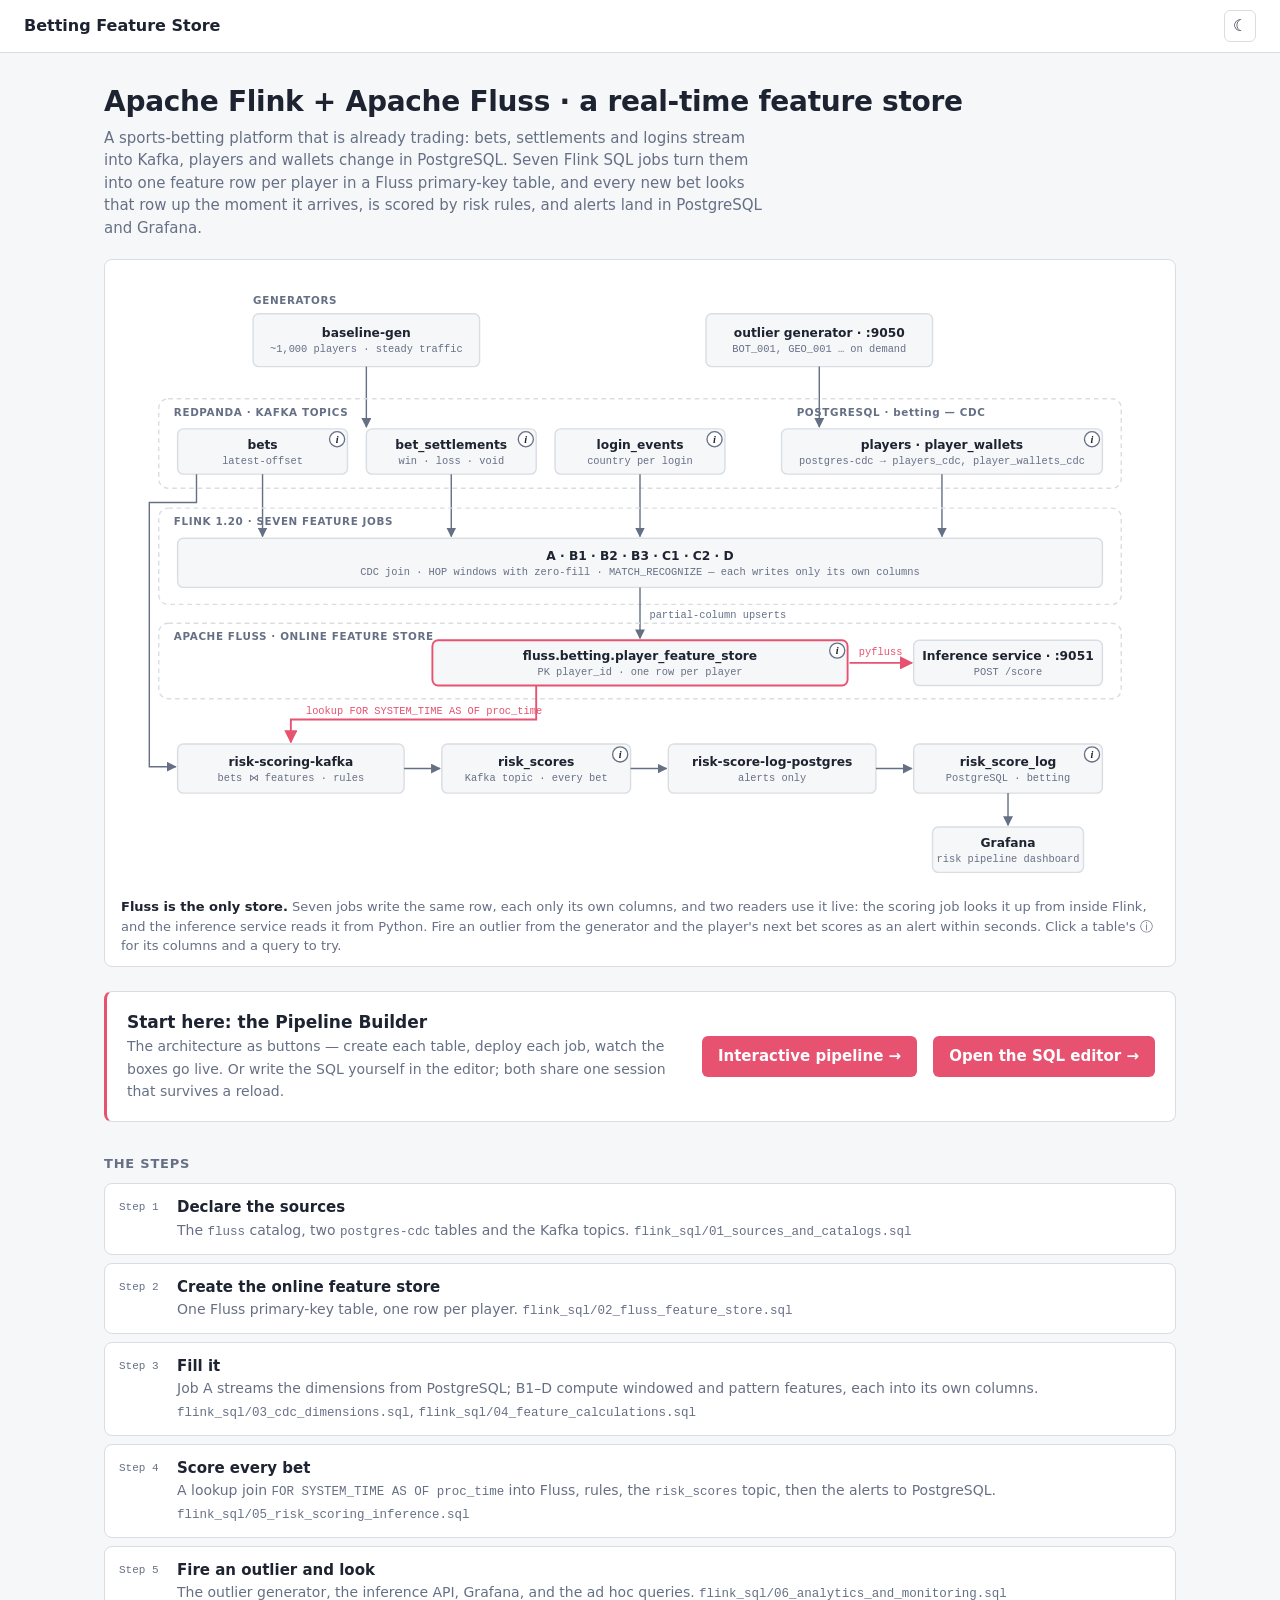
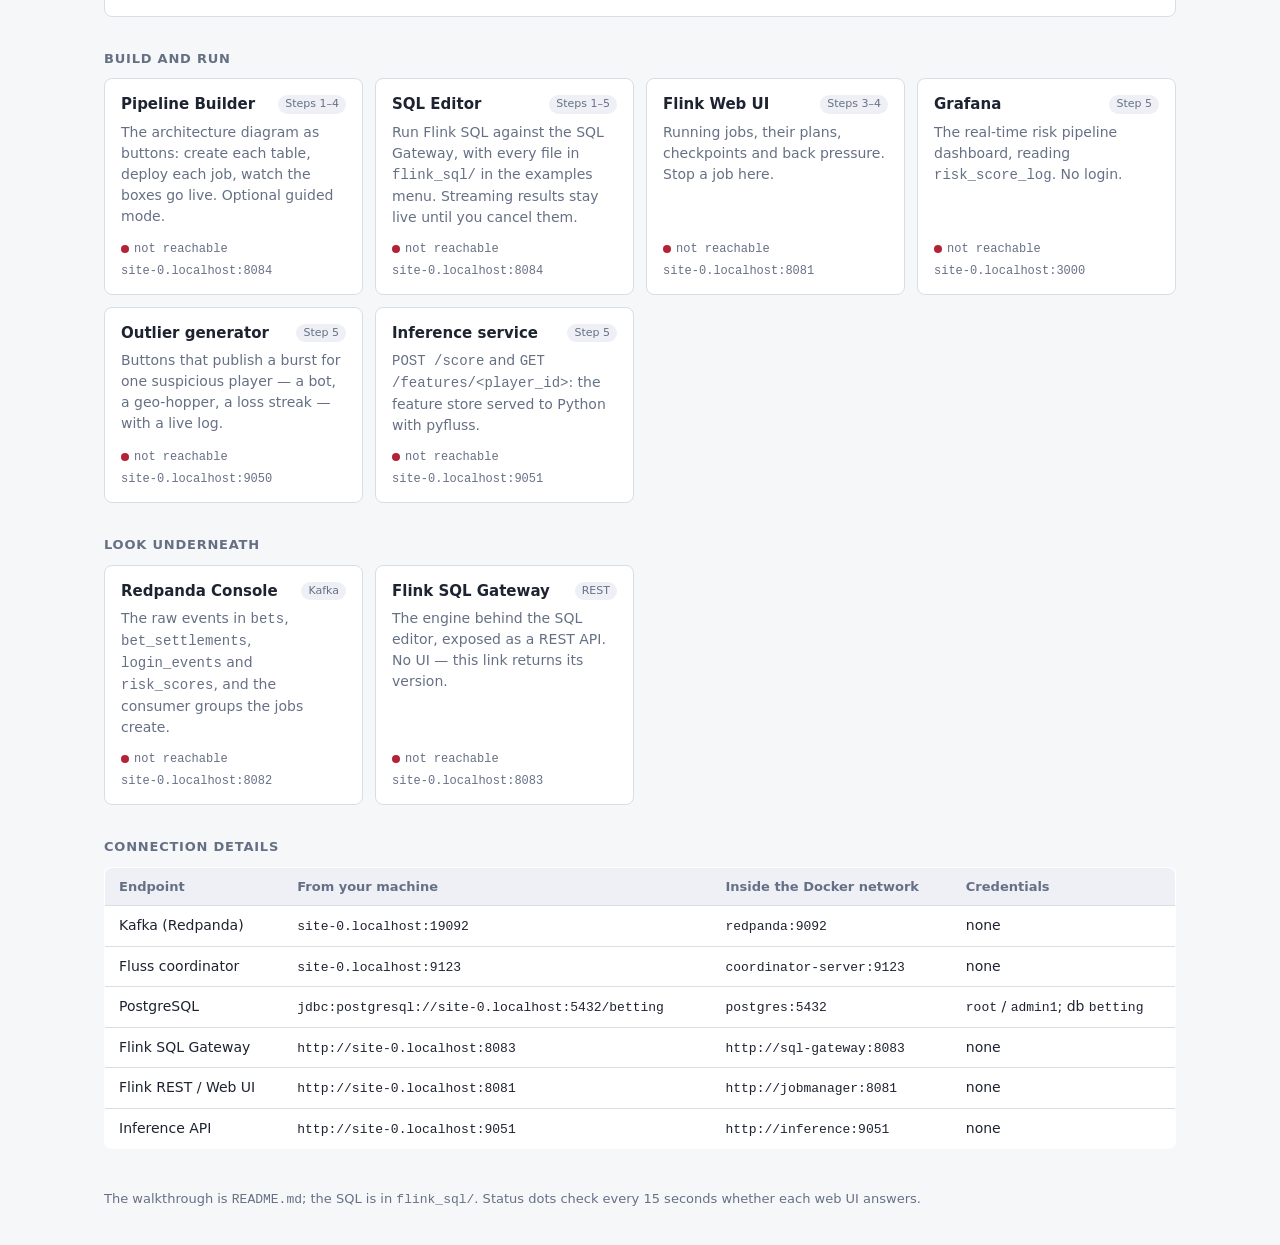
==== homepage/index.html @ 01a24aea "UIs added" ====
<!doctype html>
<html lang="en">
<head>
<meta charset="utf-8">
<meta name="viewport" content="width=device-width, initial-scale=1">
<title>Betting Feature Store</title>
<script>
  // Before the stylesheet, so a saved theme applies on first paint.
  try {
    const t = localStorage.getItem("home.theme");
    if (t === "light" || t === "dark") document.documentElement.dataset.theme = t;
  } catch {}
</script>
<style>
  /* Same tokens as the other lab homepages, so the environments read as one family. */
  :root {
    --bg: #f6f7f9; --panel: #fff; --fg: #1d2330; --muted: #667085; --border: #d9dde4;
    --accent: #e6526f; --accent-fg: #fff; --err: #b42335; --ok: #1f7a4d; --tint: #eef0f6;
    --mono: ui-monospace, SFMono-Regular, Menlo, Consolas, monospace;
  }
  @media (prefers-color-scheme: dark) {
    :root:not([data-theme="light"]) {
      --bg: #12151b; --panel: #1b1f27; --fg: #e3e6ec; --muted: #9098a8; --border: #2e3440;
      --accent: #f06a84; --accent-fg: #fff; --err: #ff8a9b; --ok: #5fd39b; --tint: #232834;
      color-scheme: dark;
    }
  }
  :root[data-theme="dark"] {
    --bg: #12151b; --panel: #1b1f27; --fg: #e3e6ec; --muted: #9098a8; --border: #2e3440;
    --accent: #f06a84; --accent-fg: #fff; --err: #ff8a9b; --ok: #5fd39b; --tint: #232834;
    color-scheme: dark;
  }
  :root[data-theme="light"] { color-scheme: light; }

  * { box-sizing: border-box; }
  body { margin: 0; background: var(--bg); color: var(--fg);
         font: 15px/1.5 system-ui, -apple-system, "Segoe UI", sans-serif; }
  header { display: flex; align-items: center; gap: 12px; padding: 10px 24px;
           border-bottom: 1px solid var(--border); background: var(--panel); }
  header h1 { font-size: 16px; margin: 0; }
  header .spacer { flex: 1; }
  #theme { width: 32px; height: 32px; padding: 0; font-size: 16px; line-height: 1; cursor: pointer;
           border-radius: 6px; border: 1px solid var(--border); background: var(--panel); color: var(--fg); }
  main { max-width: 1120px; margin: 0 auto; padding: 32px 24px 48px; }

  .intro h2 { font-size: 28px; line-height: 1.2; margin: 0 0 8px; letter-spacing: -0.01em; }
  .intro p { margin: 0; color: var(--muted); max-width: 70ch; }
  /* The architecture diagram. Page CSS styles the inline SVG through classes, so it
     follows the theme tokens; only the model call wears the accent. */
  .arch { margin: 20px 0 0; padding: 16px 16px 10px; background: var(--panel);
          border: 1px solid var(--border); border-radius: 8px; }
  .arch .scroll { overflow-x: auto; }
  .arch svg { display: block; width: 100%; min-width: 760px; height: auto; color: var(--muted);
              font-family: system-ui, -apple-system, "Segoe UI", sans-serif; }
  .arch .box { fill: var(--bg); stroke: var(--border); stroke-width: 1.5; }
  .arch .region { fill: none; stroke: var(--border); stroke-width: 1.5; stroke-dasharray: 5 4; }
  .arch .title { fill: var(--fg); font-size: 13px; font-weight: 600; }
  .arch .sub { fill: var(--muted); font-size: 11px; font-family: var(--mono); }
  .arch .region-label { fill: var(--muted); font-size: 11px; font-weight: 600; letter-spacing: .06em; }
  .arch .edge { fill: none; stroke: var(--muted); stroke-width: 1.5; }
  .arch .edge-label { fill: var(--muted); font-size: 11px; font-family: var(--mono); }
  .arch .hot { stroke: var(--accent); stroke-width: 2; }
  .arch .hot-box { stroke: var(--accent); stroke-width: 2; }
  .arch .hot-label { fill: var(--accent); }
  .arch .head { fill: var(--muted); }
  .arch .head-hot { fill: var(--accent); }
  /* Table boxes are clickable: an (i) badge in the corner, and the whole box as the hit
     target. The hit rect is transparent but painted, so it receives the pointer. */
  .arch .tbl { cursor: pointer; outline: none; }
  .arch .tbl .hit { fill: transparent; stroke: transparent; stroke-width: 2; }
  .arch .tbl:hover .hit, .arch .tbl:focus-visible .hit { stroke: var(--accent); }
  .arch .badge circle { fill: var(--panel); stroke: var(--muted); stroke-width: 1.4; }
  .arch .badge text { fill: var(--fg); font: italic 700 11px Georgia, serif; }
  .arch .tbl:hover .badge circle, .arch .tbl:focus-visible .badge circle { stroke: var(--accent); fill: var(--accent); }
  .arch .tbl:hover .badge text, .arch .tbl:focus-visible .badge text { fill: var(--accent-fg); }
  .arch figcaption { margin-top: 8px; font-size: 13px; color: var(--muted); }
  .arch figcaption b { color: var(--fg); font-weight: 600; }

  .start { display: flex; flex-wrap: wrap; align-items: center; gap: 16px; margin: 24px 0 8px;
           padding: 18px 20px; border-radius: 8px; background: var(--panel);
           border: 1px solid var(--border); border-left: 3px solid var(--accent); }
  .start div { flex: 1 1 320px; }
  .start strong { display: block; font-size: 17px; }
  .start span { color: var(--muted); font-size: 14px; }
  .btn { display: inline-flex; align-items: center; gap: 6px; padding: 9px 16px; border-radius: 6px;
         background: var(--accent); color: var(--accent-fg); text-decoration: none; font-weight: 600; }
  .btn:hover { filter: brightness(1.06); }
  .btn:focus-visible, .card a:focus-visible { outline: 2px solid var(--accent); outline-offset: 2px; }

  section { margin-top: 32px; }
  section > h3 { font-size: 13px; text-transform: uppercase; letter-spacing: .06em; color: var(--muted);
                 margin: 0 0 10px; font-weight: 600; }
  .grid { display: grid; grid-template-columns: repeat(auto-fill, minmax(250px, 1fr)); gap: 12px; }
  .card { position: relative; display: flex; flex-direction: column; gap: 6px; padding: 14px 16px;
          background: var(--panel); border: 1px solid var(--border); border-radius: 8px; }
  .card:hover { border-color: var(--muted); }
  .card .top { display: flex; align-items: center; gap: 8px; }
  .card a { color: var(--fg); font-weight: 600; text-decoration: none; }
  /* The whole card is the link's hit target. */
  .card a::after { content: ""; position: absolute; inset: 0; border-radius: 8px; }
  .card p { margin: 0; color: var(--muted); font-size: 14px; }
  .card .meta { margin-top: auto; padding-top: 6px; display: flex; flex-wrap: wrap; gap: 4px 12px;
                font-family: var(--mono); font-size: 12px; color: var(--muted); }
  .lab { font-size: 11px; padding: 1px 7px; border-radius: 10px; background: var(--tint);
         color: var(--muted); white-space: nowrap; margin-left: auto; }

  /* Reachability: a dot plus a word, so it never relies on colour alone. */
  .status { display: inline-flex; align-items: center; gap: 5px; font-size: 12px; color: var(--muted); }
  .status::before { content: ""; width: 8px; height: 8px; border-radius: 50%; background: var(--border); }
  .status.up::before { background: var(--ok); }
  .status.down::before { background: var(--err); }

  /* The lab list. */
  ol.labs { list-style: none; counter-reset: lab 0; margin: 0; padding: 0; display: grid; gap: 8px; }
  ol.labs li { counter-increment: lab; position: relative; padding: 12px 16px 12px 72px;
               background: var(--panel); border: 1px solid var(--border); border-radius: 8px; }
  ol.labs li::before { content: "Step " counter(lab); position: absolute; left: 14px; top: 15px;
                       font-family: var(--mono); font-size: 11px; color: var(--muted); }
  ol.labs b { display: block; font-size: 15px; }
  ol.labs span { color: var(--muted); font-size: 14px; }
  ol.labs code { font-family: var(--mono); font-size: 12.5px; color: var(--muted); }

  table { width: 100%; border-collapse: collapse; background: var(--panel); border: 1px solid var(--border);
          border-radius: 8px; overflow: hidden; font-size: 14px; }
  th, td { text-align: left; padding: 9px 14px; border-bottom: 1px solid var(--border); vertical-align: top; }
  tr:last-child td { border-bottom: 0; }
  th { font-weight: 600; color: var(--muted); font-size: 13px; background: var(--tint); }
  td code { font-family: var(--mono); font-size: 13px; }
  .scroll { overflow-x: auto; }
  /* The table-structure panel. */
  #tinfo { width: min(760px, calc(100vw - 32px)); max-height: min(86vh, 900px); padding: 0;
           border: 1px solid var(--border); border-radius: 10px; background: var(--panel); color: var(--fg);
           box-shadow: 0 12px 48px rgba(0,0,0,.35); }
  #tinfo[open] { display: flex; flex-direction: column; }
  #tinfo::backdrop { background: rgba(10, 12, 16, .55); }
  #tinfo .hd { display: flex; align-items: flex-start; gap: 12px; padding: 14px 18px 12px;
               border-bottom: 1px solid var(--border); }
  #tinfo .hd div { flex: 1; min-width: 0; }
  #tinfo h2 { margin: 0; font-size: 17px; font-family: var(--mono); word-break: break-all; }
  #tinfo .kind { display: inline-block; margin-top: 4px; font-size: 12px; color: var(--muted); }
  #tinfo .close { flex: none; width: 30px; height: 30px; padding: 0; border-radius: 6px; cursor: pointer;
                  border: 1px solid var(--border); background: var(--panel); color: var(--fg); font-size: 14px; }
  #tinfo .bd { overflow: auto; padding: 14px 18px 18px; }
  #tinfo .bd > p { margin: 0 0 14px; color: var(--muted); font-size: 14px; }
  #tinfo h3 { font-size: 12px; text-transform: uppercase; letter-spacing: .06em; color: var(--muted);
              margin: 16px 0 6px; font-weight: 600; }
  #tinfo table { font-size: 13px; }
  #tinfo td:first-child, #tinfo td:nth-child(2) { font-family: var(--mono); font-size: 12.5px; white-space: nowrap; }
  #tinfo dl { display: grid; grid-template-columns: max-content 1fr; gap: 6px 16px; margin: 0; font-size: 14px; }
  #tinfo dt { color: var(--muted); }
  #tinfo dd { margin: 0; }
  #tinfo code { font-family: var(--mono); font-size: 12.5px; }
  #tinfo pre { margin: 0; padding: 10px 12px; background: var(--tint); border-radius: 6px; overflow: auto;
               font-family: var(--mono); font-size: 12.5px; line-height: 1.5; }
  #tinfo .qhd { display: flex; align-items: center; justify-content: space-between; }
  #tinfo .copy { font: inherit; font-size: 12px; padding: 2px 10px; border-radius: 6px; cursor: pointer;
                 border: 1px solid var(--border); background: var(--panel); color: var(--muted); }
  footer { margin-top: 40px; color: var(--muted); font-size: 13px; }
  footer code { font-family: var(--mono); }
  @media (max-width: 600px) { header, main { padding-left: 16px; padding-right: 16px; } .intro h2 { font-size: 23px; } }
</style>
</head>
<body>
<header>
  <h1>Betting Feature Store</h1>
  <span class="spacer"></span>
  <button id="theme" type="button"></button>
</header>

<main>
  <div class="intro">
    <h2>Apache Flink + Apache Fluss · a real-time feature store</h2>
    <p>A sports-betting platform that is already trading: bets, settlements and logins stream into
       Kafka, players and wallets change in PostgreSQL. Seven Flink SQL jobs turn them into one
       feature row per player in a Fluss primary-key table, and every new bet looks that row up
       the moment it arrives, is scored by risk rules, and alerts land in PostgreSQL and Grafana.</p>
    <figure class="arch">
      <div class="scroll">
      <svg viewBox="0 0 1100 650" role="img"
           aria-label="Architecture: baseline-gen and the outlier generator publish bets, settlements and logins to Redpanda and keep players and wallets current in PostgreSQL. Seven Flink feature jobs read those streams, two through postgres-cdc, and each upserts only its own columns into one Fluss primary-key table, fluss.betting.player_feature_store. The risk-scoring job looks every bet up in that table FOR SYSTEM_TIME AS OF its processing time and writes the result to the risk_scores topic; a second job copies the alerts to PostgreSQL risk_score_log, which Grafana reads. The inference service reads the same Fluss table with pyfluss.">
        <defs>
          <marker id="head" viewBox="0 0 10 10" refX="9" refY="5" markerWidth="7" markerHeight="7" orient="auto-start-reverse">
            <path class="head" d="M0,0 L10,5 L0,10 z"/>
          </marker>
          <marker id="head-hot" viewBox="0 0 10 10" refX="9" refY="5" markerWidth="7" markerHeight="7" orient="auto-start-reverse">
            <path class="head-hot" d="M0,0 L10,5 L0,10 z"/>
          </marker>
        </defs>

        <!-- Generators -->
        <text class="region-label" x="140" y="30">GENERATORS</text>
        <rect class="box" x="140" y="40" width="240" height="56" rx="6"/>
        <text class="title" x="260" y="65" text-anchor="middle">baseline-gen</text>
        <text class="sub" x="260" y="81" text-anchor="middle">~1,000 players · steady traffic</text>

        <rect class="box" x="620" y="40" width="240" height="56" rx="6"/>
        <text class="title" x="740" y="65" text-anchor="middle">outlier generator · :9050</text>
        <text class="sub" x="740" y="81" text-anchor="middle">BOT_001, GEO_001 … on demand</text>

        <line class="edge" x1="260" y1="96" x2="260" y2="160" marker-end="url(#head)"/>
        <line class="edge" x1="740" y1="96" x2="740" y2="160" marker-end="url(#head)"/>

        <!-- Sources -->
        <rect class="region" x="40" y="130" width="1020" height="95" rx="10"/>
        <text class="region-label" x="56" y="148">REDPANDA · KAFKA TOPICS</text>
        <text class="region-label" x="716" y="148">POSTGRESQL · betting — CDC</text>
        <rect class="box" x="60" y="162" width="180" height="48" rx="6"/>
        <text class="title" x="150" y="183" text-anchor="middle">bets</text>
        <text class="sub" x="150" y="199" text-anchor="middle">latest-offset</text>

        <rect class="box" x="260" y="162" width="180" height="48" rx="6"/>
        <text class="title" x="350" y="183" text-anchor="middle">bet_settlements</text>
        <text class="sub" x="350" y="199" text-anchor="middle">win · loss · void</text>

        <rect class="box" x="460" y="162" width="180" height="48" rx="6"/>
        <text class="title" x="550" y="183" text-anchor="middle">login_events</text>
        <text class="sub" x="550" y="199" text-anchor="middle">country per login</text>

        <rect class="box" x="700" y="162" width="340" height="48" rx="6"/>
        <text class="title" x="870" y="183" text-anchor="middle">players · player_wallets</text>
        <text class="sub" x="870" y="199" text-anchor="middle">postgres-cdc → players_cdc, player_wallets_cdc</text>

        <line class="edge" x1="150" y1="210" x2="150" y2="276" marker-end="url(#head)"/>
        <line class="edge" x1="350" y1="210" x2="350" y2="276" marker-end="url(#head)"/>
        <line class="edge" x1="550" y1="210" x2="550" y2="276" marker-end="url(#head)"/>
        <line class="edge" x1="870" y1="210" x2="870" y2="276" marker-end="url(#head)"/>

        <!-- Flink feature jobs -->
        <rect class="region" x="40" y="246" width="1020" height="102" rx="10"/>
        <text class="region-label" x="56" y="264">FLINK 1.20 · SEVEN FEATURE JOBS</text>
        <rect class="box" x="60" y="278" width="980" height="52" rx="6"/>
        <text class="title" x="550" y="301" text-anchor="middle">A · B1 · B2 · B3 · C1 · C2 · D</text>
        <text class="sub" x="550" y="317" text-anchor="middle">CDC join · HOP windows with zero-fill · MATCH_RECOGNIZE — each writes only its own columns</text>

        <line class="edge" x1="550" y1="330" x2="550" y2="384" marker-end="url(#head)"/>
        <text class="edge-label" x="560" y="362">partial-column upserts</text>

        <!-- Fluss -->
        <rect class="region" x="40" y="368" width="1020" height="80" rx="10"/>
        <text class="region-label" x="56" y="386">APACHE FLUSS · ONLINE FEATURE STORE</text>
        <rect class="box hot-box" x="330" y="386" width="440" height="48" rx="6"/>
        <text class="title" x="550" y="407" text-anchor="middle">fluss.betting.player_feature_store</text>
        <text class="sub" x="550" y="423" text-anchor="middle">PK player_id · one row per player</text>

        <rect class="box" x="840" y="386" width="200" height="48" rx="6"/>
        <text class="title" x="940" y="407" text-anchor="middle">Inference service · :9051</text>
        <text class="sub" x="940" y="423" text-anchor="middle">POST /score</text>

        <line class="edge hot" x1="772" y1="410" x2="838" y2="410" marker-end="url(#head-hot)"/>
        <text class="edge-label hot-label" x="805" y="402" text-anchor="middle">pyfluss</text>

        <!-- Scoring -->
        <polyline class="edge hot" points="440,434 440,470 180,470 180,494" marker-end="url(#head-hot)"/>
        <text class="edge-label hot-label" x="196" y="464">lookup FOR SYSTEM_TIME AS OF proc_time</text>
        <polyline class="edge" points="80,210 80,240 30,240 30,520 58,520" marker-end="url(#head)"/>
        <rect class="box" x="60" y="496" width="240" height="52" rx="6"/>
        <text class="title" x="180" y="519" text-anchor="middle">risk-scoring-kafka</text>
        <text class="sub" x="180" y="535" text-anchor="middle">bets ⋈ features · rules</text>

        <line class="edge" x1="300" y1="522" x2="338" y2="522" marker-end="url(#head)"/>
        <rect class="box" x="340" y="496" width="200" height="52" rx="6"/>
        <text class="title" x="440" y="519" text-anchor="middle">risk_scores</text>
        <text class="sub" x="440" y="535" text-anchor="middle">Kafka topic · every bet</text>

        <line class="edge" x1="540" y1="522" x2="578" y2="522" marker-end="url(#head)"/>
        <rect class="box" x="580" y="496" width="220" height="52" rx="6"/>
        <text class="title" x="690" y="519" text-anchor="middle">risk-score-log-postgres</text>
        <text class="sub" x="690" y="535" text-anchor="middle">alerts only</text>

        <line class="edge" x1="800" y1="522" x2="838" y2="522" marker-end="url(#head)"/>
        <rect class="box" x="840" y="496" width="200" height="52" rx="6"/>
        <text class="title" x="940" y="519" text-anchor="middle">risk_score_log</text>
        <text class="sub" x="940" y="535" text-anchor="middle">PostgreSQL · betting</text>

        <line class="edge" x1="940" y1="548" x2="940" y2="582" marker-end="url(#head)"/>
        <rect class="box" x="860" y="584" width="160" height="48" rx="6"/>
        <text class="title" x="940" y="605" text-anchor="middle">Grafana</text>
        <text class="sub" x="940" y="621" text-anchor="middle">risk pipeline dashboard</text>


        <!-- Clickable tables: the (i) badge and the whole box open the structure panel -->
        <g class="tbl" data-table="bets" tabindex="0" role="button" aria-haspopup="dialog" aria-label="Show the structure of the bets table">
          <rect class="hit" x="60" y="162" width="180" height="48" rx="6"/>
          <g class="badge"><circle cx="229" cy="173" r="8"/><text x="229" y="176.5" text-anchor="middle">i</text></g>
        </g>
        <g class="tbl" data-table="bet_settlements" tabindex="0" role="button" aria-haspopup="dialog" aria-label="Show the structure of the bet_settlements table">
          <rect class="hit" x="260" y="162" width="180" height="48" rx="6"/>
          <g class="badge"><circle cx="429" cy="173" r="8"/><text x="429" y="176.5" text-anchor="middle">i</text></g>
        </g>
        <g class="tbl" data-table="login_events" tabindex="0" role="button" aria-haspopup="dialog" aria-label="Show the structure of the login_events table">
          <rect class="hit" x="460" y="162" width="180" height="48" rx="6"/>
          <g class="badge"><circle cx="629" cy="173" r="8"/><text x="629" y="176.5" text-anchor="middle">i</text></g>
        </g>
        <g class="tbl" data-table="players_cdc" tabindex="0" role="button" aria-haspopup="dialog" aria-label="Show the structure of the players_cdc and player_wallets_cdc table">
          <rect class="hit" x="700" y="162" width="340" height="48" rx="6"/>
          <g class="badge"><circle cx="1029" cy="173" r="8"/><text x="1029" y="176.5" text-anchor="middle">i</text></g>
        </g>
        <g class="tbl" data-table="player_feature_store" tabindex="0" role="button" aria-haspopup="dialog" aria-label="Show the structure of the player_feature_store table">
          <rect class="hit" x="330" y="386" width="440" height="48" rx="6"/>
          <g class="badge"><circle cx="759" cy="397" r="8"/><text x="759" y="400.5" text-anchor="middle">i</text></g>
        </g>
        <g class="tbl" data-table="risk_scores" tabindex="0" role="button" aria-haspopup="dialog" aria-label="Show the structure of the risk_scores table">
          <rect class="hit" x="340" y="496" width="200" height="52" rx="6"/>
          <g class="badge"><circle cx="529" cy="507" r="8"/><text x="529" y="510.5" text-anchor="middle">i</text></g>
        </g>
        <g class="tbl" data-table="risk_score_log" tabindex="0" role="button" aria-haspopup="dialog" aria-label="Show the structure of the risk_score_log table">
          <rect class="hit" x="840" y="496" width="200" height="52" rx="6"/>
          <g class="badge"><circle cx="1029" cy="507" r="8"/><text x="1029" y="510.5" text-anchor="middle">i</text></g>
        </g>
      </svg>
      </div>
      <figcaption>
        <b>Fluss is the only store.</b> Seven jobs write the same row, each only its own columns,
        and two readers use it live: the scoring job looks it up from inside Flink, and the inference
        service reads it from Python. Fire an outlier from the generator and the player's next bet
        scores as an alert within seconds. Click a table's ⓘ for its columns and a query to try.
      </figcaption>
    </figure>
  </div>

  <div class="start">
    <div>
      <strong>Start here: the Pipeline Builder</strong>
      <span>The architecture as buttons — create each table, deploy each job, watch the boxes go live. Or write the SQL yourself in the editor; both share one session that survives a reload.</span>
    </div>
    <a class="btn" data-port="8084" data-path="/pipeline" href="#">Interactive pipeline →</a>
    <a class="btn" data-port="8084" data-path="/" href="#">Open the SQL editor →</a>
  </div>

  <section>
    <h3>The steps</h3>
    <ol class="labs">
      <li><b>Declare the sources</b>
          <span>The <code>fluss</code> catalog, two <code>postgres-cdc</code> tables and the Kafka topics. <code>flink_sql/01_sources_and_catalogs.sql</code></span></li>
      <li><b>Create the online feature store</b>
          <span>One Fluss primary-key table, one row per player. <code>flink_sql/02_fluss_feature_store.sql</code></span></li>
      <li><b>Fill it</b>
          <span>Job A streams the dimensions from PostgreSQL; B1–D compute windowed and pattern features, each into its own columns. <code>flink_sql/03_cdc_dimensions.sql</code>, <code>flink_sql/04_feature_calculations.sql</code></span></li>
      <li><b>Score every bet</b>
          <span>A lookup join <code>FOR SYSTEM_TIME AS OF proc_time</code> into Fluss, rules, the <code>risk_scores</code> topic, then the alerts to PostgreSQL. <code>flink_sql/05_risk_scoring_inference.sql</code></span></li>
      <li><b>Fire an outlier and look</b>
          <span>The outlier generator, the inference API, Grafana, and the ad hoc queries. <code>flink_sql/06_analytics_and_monitoring.sql</code></span></li>
    </ol>
  </section>

  <section>
    <h3>Build and run</h3>
    <div class="grid">
      <div class="card" data-port="8084">
        <div class="top"><a data-port="8084" data-path="/pipeline" href="#">Pipeline Builder</a><span class="lab">Steps 1–4</span></div>
        <p>The architecture diagram as buttons: create each table, deploy each job, watch the boxes go live. Optional guided mode.</p>
        <div class="meta"><span class="status">checking</span><span class="addr"></span></div>
      </div>
      <div class="card" data-port="8084">
        <div class="top"><a data-port="8084" data-path="/" href="#">SQL Editor</a><span class="lab">Steps 1–5</span></div>
        <p>Run Flink SQL against the SQL Gateway, with every file in <code>flink_sql/</code> in the examples menu. Streaming results stay live until you cancel them.</p>
        <div class="meta"><span class="status">checking</span><span class="addr"></span></div>
      </div>
      <div class="card" data-port="8081">
        <div class="top"><a data-port="8081" data-path="/" href="#">Flink Web UI</a><span class="lab">Steps 3–4</span></div>
        <p>Running jobs, their plans, checkpoints and back pressure. Stop a job here.</p>
        <div class="meta"><span class="status">checking</span><span class="addr"></span></div>
      </div>
      <div class="card" data-port="3000">
        <div class="top"><a data-port="3000" data-path="/d/betting-features-v1" href="#">Grafana</a><span class="lab">Step 5</span></div>
        <p>The real-time risk pipeline dashboard, reading <code>risk_score_log</code>. No login.</p>
        <div class="meta"><span class="status">checking</span><span class="addr"></span></div>
      </div>
      <div class="card" data-port="9050">
        <div class="top"><a data-port="9050" data-path="/" href="#">Outlier generator</a><span class="lab">Step 5</span></div>
        <p>Buttons that publish a burst for one suspicious player — a bot, a geo-hopper, a loss streak — with a live log.</p>
        <div class="meta"><span class="status">checking</span><span class="addr"></span></div>
      </div>
      <div class="card" data-port="9051">
        <div class="top"><a data-port="9051" data-path="/" href="#">Inference service</a><span class="lab">Step 5</span></div>
        <p><code>POST /score</code> and <code>GET /features/&lt;player_id&gt;</code>: the feature store served to Python with pyfluss.</p>
        <div class="meta"><span class="status">checking</span><span class="addr"></span></div>
      </div>
    </div>
  </section>

  <section>
    <h3>Look underneath</h3>
    <div class="grid">
      <div class="card" data-port="8082">
        <div class="top"><a data-port="8082" data-path="/topics" href="#">Redpanda Console</a><span class="lab">Kafka</span></div>
        <p>The raw events in <code>bets</code>, <code>bet_settlements</code>, <code>login_events</code> and <code>risk_scores</code>, and the consumer groups the jobs create.</p>
        <div class="meta"><span class="status">checking</span><span class="addr"></span></div>
      </div>
      <div class="card" data-port="8083">
        <div class="top"><a data-port="8083" data-path="/v1/info" href="#">Flink SQL Gateway</a><span class="lab">REST</span></div>
        <p>The engine behind the SQL editor, exposed as a REST API. No UI — this link returns its version.</p>
        <div class="meta"><span class="status">checking</span><span class="addr"></span></div>
      </div>
    </div>
  </section>

  <section>
    <h3>Connection details</h3>
    <div class="scroll">
      <table>
        <thead><tr><th>Endpoint</th><th>From your machine</th><th>Inside the Docker network</th><th>Credentials</th></tr></thead>
        <tbody>
          <tr><td>Kafka (Redpanda)</td><td><code class="host" data-port="19092"></code></td><td><code>redpanda:9092</code></td><td>none</td></tr>
          <tr><td>Fluss coordinator</td><td><code class="host" data-port="9123"></code></td><td><code>coordinator-server:9123</code></td><td>none</td></tr>
          <tr><td>PostgreSQL</td><td><code class="host" data-port="5432" data-scheme="jdbc:postgresql://" data-suffix="/betting"></code></td><td><code>postgres:5432</code></td><td><code>root</code> / <code>admin1</code>; db <code>betting</code></td></tr>
          <tr><td>Flink SQL Gateway</td><td><code class="host" data-port="8083" data-scheme="http://"></code></td><td><code>http://sql-gateway:8083</code></td><td>none</td></tr>
          <tr><td>Flink REST / Web UI</td><td><code class="host" data-port="8081" data-scheme="http://"></code></td><td><code>http://jobmanager:8081</code></td><td>none</td></tr>
          <tr><td>Inference API</td><td><code class="host" data-port="9051" data-scheme="http://"></code></td><td><code>http://inference:9051</code></td><td>none</td></tr>
        </tbody>
      </table>
    </div>
  </section>

  <dialog id="tinfo" aria-labelledby="tinfoTitle">
    <div class="hd">
      <div><h2 id="tinfoTitle"></h2><span class="kind" id="tinfoKind"></span></div>
      <button type="button" class="close" id="tinfoClose" aria-label="Close">✕</button>
    </div>
    <div class="bd" id="tinfoBody"></div>
  </dialog>

  <footer>
    The walkthrough is <code>README.md</code>; the SQL is in <code>flink_sql/</code>. Status dots
    check every 15 seconds whether each web UI answers.
  </footer>
</main>
<script>
const $ = id => document.getElementById(id);
const host = location.hostname || "localhost";
const url = (port, path = "/") => `http://${host}:${port}${path}`;

// Every link and address is built from the host this page was opened on, so the same
// page works on localhost and on a remote lab VM.
document.querySelectorAll("a[data-port]").forEach(a => {
  a.href = url(a.dataset.port, a.dataset.path);
  a.target = "_blank"; a.rel = "noopener";
});
document.querySelectorAll(".card[data-port]").forEach(c => {
  c.querySelector(".addr").textContent = `${host}:${c.dataset.port}`;
});
document.querySelectorAll("code.host").forEach(c => {
  const { port, suffix = "", scheme = "" } = c.dataset;
  c.textContent = `${scheme}${host}:${port}${suffix}`;
});

// Reachability. The UIs are on other origins and send no CORS headers, so the response
// is opaque — but an opaque answer still proves the port is serving, while a refused
// connection or a timeout rejects the fetch.
async function probe(card) {
  const s = card.querySelector(".status");
  const ctl = new AbortController();
  const timer = setTimeout(() => ctl.abort(), 4000);
  try {
    await fetch(url(card.dataset.port), { mode: "no-cors", cache: "no-store", signal: ctl.signal });
    s.className = "status up"; s.textContent = "up";
  } catch {
    s.className = "status down"; s.textContent = "not reachable";
  } finally { clearTimeout(timer); }
}
const probeAll = () => document.querySelectorAll(".card[data-port]").forEach(probe);
probeAll();
setInterval(probeAll, 15000);

// ── Table structure panels ────────────────────────────────────────────────────
// Kept in step with the schemas by hand: flink_sql/01_sources_and_catalogs.sql and
// 02_fluss_feature_store.sql. Columns are [name, type, note]; a fourth truthy element
// marks a primary-key column.
const TABLES = {
  bets: {
    name: "bets", kind: "Flink table · kafka connector · topic bets · JSON",
    about: "One row per bet placed, from baseline-gen and the outlier generator. It exists only inside your Flink session — a definition over the topic, not a copy of it.",
    cols: [
      ["bet_id", "STRING", ""],
      ["player_id", "STRING", "joins the feature store"],
      ["amount", "DECIMAL(12,2)", "the stake"],
      ["bet_type", "STRING", "single · accumulator · live"],
      ["sport", "STRING", ""],
      ["odds", "DOUBLE", ""],
      ["event_time", "STRING", "yyyy-MM-dd HH:mm:ss.SSS, UTC"],
      ["event_ts", "TIMESTAMP(3)", "computed: event time"],
      ["proc_time", "TIMESTAMP_LTZ(3)", "computed: PROCTIME(), for the lookup join"],
    ],
    facts: [
      ["Watermark", "<code>event_ts - INTERVAL '2' SECOND</code>"],
      ["Starts from", "<code>latest-offset</code>: only bets placed from now on"],
      ["Read by", "B1, B2, B3 and <code>risk-scoring-kafka</code>"],
    ],
    query: "SELECT player_id, bet_type, sport, amount, odds, event_ts\nFROM bets;",
  },
  bet_settlements: {
    name: "bet_settlements", kind: "Flink table · kafka connector · topic bet_settlements · JSON",
    about: "One row per settled bet: whether it won, lost or was voided, and what it paid out.",
    cols: [
      ["settlement_id", "STRING", ""],
      ["bet_id", "STRING", ""],
      ["player_id", "STRING", ""],
      ["outcome", "STRING", "win · loss · void"],
      ["stake", "DECIMAL(12,2)", ""],
      ["payout_amount", "DECIMAL(12,2)", ""],
      ["event_time", "STRING", ""],
      ["event_ts", "TIMESTAMP(3)", "computed: event time"],
      ["proc_time", "TIMESTAMP_LTZ(3)", "computed"],
    ],
    facts: [
      ["Watermark", "<code>event_ts - INTERVAL '5' SECOND</code>"],
      ["Starts from", "<code>earliest-offset</code>"],
      ["Read by", "C1 (net P&amp;L) and C2 (loss streak, <code>MATCH_RECOGNIZE</code>)"],
    ],
    query: "SELECT player_id, outcome, stake, payout_amount, event_ts\nFROM bet_settlements;",
  },
  login_events: {
    name: "login_events", kind: "Flink table · kafka connector · topic login_events · JSON",
    about: "One row per login, with the country it came from. Logins are rare, so one quiet Kafka partition would hold back every window: 01 sets table.exec.source.idle-timeout to 5 s for that.",
    cols: [
      ["event_id", "STRING", ""],
      ["player_id", "STRING", ""],
      ["session_id", "STRING", ""],
      ["device_type", "STRING", ""],
      ["ip_address", "STRING", ""],
      ["country", "STRING", "what job D counts"],
      ["event_time", "STRING", ""],
      ["event_ts", "TIMESTAMP(3)", "computed: event time"],
      ["proc_time", "TIMESTAMP_LTZ(3)", "computed"],
    ],
    facts: [
      ["Watermark", "<code>event_ts - INTERVAL '2' SECOND</code>"],
      ["Read by", "D (geo mismatches)"],
    ],
    query: "SELECT player_id, country, device_type, event_ts\nFROM login_events;",
  },
  players_cdc: {
    name: "players_cdc · player_wallets_cdc", kind: "Flink tables · postgres-cdc connector · PostgreSQL betting.players, betting.player_wallets",
    about: "The player dimensions, read once as a snapshot and then followed through PostgreSQL's logical-replication stream. Job A joins them and writes kyc_tier, balance and lifetime_deposits into the feature store.",
    cols: [
      ["player_id", "STRING", "both tables", true],
      ["username", "STRING", "players"],
      ["kyc_tier", "STRING", "players · BASIC, STANDARD, ENHANCED"],
      ["registration_date", "DATE", "players"],
      ["country", "STRING", "players"],
      ["balance", "DECIMAL(14,2)", "player_wallets"],
      ["lifetime_deposits", "DECIMAL(14,2)", "player_wallets"],
      ["lifetime_withdrawals", "DECIMAL(14,2)", "player_wallets"],
    ],
    facts: [
      ["Replication slot", "one reader per slot: job A uses <code>flink_cdc_players_slot</code> and <code>flink_cdc_wallets_slot</code>. A query next to it needs its own, e.g. <code>/*+ OPTIONS('slot.name' = 'my_view') */</code>"],
      ["Change it", "<code>docker compose exec postgres psql -U root -d betting</code>, then an <code>UPDATE player_wallets …</code>"],
    ],
    query: "SELECT * FROM player_wallets_cdc\n  /*+ OPTIONS('slot.name' = 'flink_view_wallets_slot', 'debezium.slot.drop.on.stop' = 'true') */;",
  },
  player_feature_store: {
    name: "fluss.betting.player_feature_store", kind: "Fluss primary-key table · the online feature store",
    about: "One row per player, every feature a column. Seven Flink jobs write it, each only its own columns — Fluss merges partial-column upserts into the row. It lives in Fluss, so it outlives every Flink session; the fluss catalog that reaches it does not.",
    cols: [
      ["player_id", "STRING", "", true],
      ["bets_last_10min", "BIGINT", "B1 · > 8 = bot"],
      ["total_stake_30min", "DECIMAL(14,2)", "B3 · > 500 = stake limit"],
      ["distinct_sports_30min", "BIGINT", "B3 · ≥ 4 = chasing"],
      ["current_loss_streak", "BIGINT", "C2 · ≥ 6 = RG alert"],
      ["live_bet_ratio_15min", "DOUBLE", "B2 · > 0.5 = impulsive"],
      ["avg_odds_15min", "DOUBLE", "B2 · sharp bettor"],
      ["geo_mismatches_15min", "BIGINT", "D · > 1 = two countries"],
      ["net_pnl_30min", "DECIMAL(14,2)", "C1"],
      ["kyc_tier", "STRING", "A, from CDC"],
      ["balance", "DECIMAL(14,2)", "A, from CDC"],
      ["lifetime_deposits", "DECIMAL(14,2)", "A, from CDC"],
      ["last_updated_at", "TIMESTAMP(3)", "every writer"],
    ],
    facts: [
      ["Buckets", "4"],
      ["Read by", "<code>risk-scoring-kafka</code> (lookup join) and the inference service (pyfluss)"],
      ["Batch reads", "need <code>SET 'execution.runtime-mode' = 'batch'</code>"],
    ],
    query: "SET 'execution.runtime-mode' = 'batch';\nSELECT * FROM fluss.betting.player_feature_store\nWHERE player_id = 'BOT_001';\nSET 'execution.runtime-mode' = 'streaming';",
  },
  risk_scores: {
    name: "risk_scores", kind: "Flink table · kafka connector · topic risk_scores · JSON",
    about: "Every bet, scored: written by risk-scoring-kafka, read back by risk-score-log-postgres.",
    cols: [
      ["bet_id", "STRING", ""],
      ["player_id", "STRING", ""],
      ["risk_level", "STRING", "FRAUD_HIGH · RG_ALERT · SHARP_BETTOR · STAKE_LIMIT · NORMAL"],
      ["risk_reasons", "STRING", "the rule codes that fired"],
      ["event_ts", "TIMESTAMP(3)", "the bet's event time"],
      ["enrichment_lag_ms", "BIGINT", "event time to scoring"],
      ["score_time", "TIMESTAMP(3)", ""],
    ],
    facts: [
      ["Written by", "<code>risk-scoring-kafka</code>: bets ⋈ feature store <code>FOR SYSTEM_TIME AS OF proc_time</code>"],
    ],
    query: "SELECT player_id, risk_level, risk_reasons, enrichment_lag_ms\nFROM risk_scores /*+ OPTIONS('scan.startup.mode' = 'latest-offset') */;",
  },
  risk_score_log: {
    name: "risk_score_log", kind: "Flink table · jdbc connector · PostgreSQL betting.public.risk_score_log",
    about: "The alerts: every scored bet except NORMAL, upserted by bet_id so a replay overwrites rather than duplicates. Grafana charts this table.",
    cols: [
      ["bet_id", "STRING", "", true],
      ["player_id", "STRING", ""],
      ["risk_level", "STRING", "never NORMAL"],
      ["risk_reasons", "STRING", ""],
      ["event_ts", "TIMESTAMP(3)", ""],
      ["enrichment_lag_ms", "BIGINT", ""],
      ["score_time", "TIMESTAMP(3)", ""],
    ],
    facts: [
      ["Written by", "<code>risk-score-log-postgres</code>"],
      ["Read by", "Grafana"],
    ],
    query: "SET 'execution.runtime-mode' = 'batch';\nSELECT risk_level, COUNT(*) AS alerts\nFROM risk_score_log GROUP BY risk_level;\nSET 'execution.runtime-mode' = 'streaming';",
  },
};

const esc = t => String(t).replace(/[&<>"]/g, c => ({ "&": "&amp;", "<": "&lt;", ">": "&gt;", '"': "&quot;" }[c]));
let lastTrigger = null;

function openTable(key, trigger) {
  const t = TABLES[key];
  if (!t) return;
  lastTrigger = trigger;
  $("tinfoTitle").textContent = t.name;
  $("tinfoKind").textContent = t.kind;
  const rows = t.cols.map(([n, ty, note, pk]) =>
    `<tr><td>${esc(n)}</td><td>${esc(ty)}${pk ? " <b>*</b>" : ""}</td><td>${esc(note || "")}</td></tr>`).join("");
  const facts = t.facts.map(([k, v]) => `<dt>${esc(k)}</dt><dd>${v}</dd>`).join("");
  const hasPk = t.cols.some(c => c[3]);
  $("tinfoBody").innerHTML = `
    <p>${esc(t.about)}</p>
    <h3>Columns (${t.cols.length})${hasPk ? " &middot; <b>*</b> primary key" : ""}</h3>
    <div class="scroll"><table><thead><tr><th>Name</th><th>Type</th><th>Notes</th></tr></thead><tbody>${rows}</tbody></table></div>
    <h3>Key facts</h3><dl>${facts}</dl>
    <div class="qhd"><h3>Try it in the SQL editor</h3><button type="button" class="copy">Copy</button></div>
    <pre></pre>`;
  $("tinfoBody").querySelector("pre").textContent = t.query;
  $("tinfoBody").querySelector(".copy").onclick = async e => {
    const btn = e.currentTarget;
    try { await navigator.clipboard.writeText(t.query); }
    catch {  // no clipboard API outside a secure context (e.g. http on a remote VM)
      const ta = Object.assign(document.createElement("textarea"), { value: t.query });
      document.body.append(ta); ta.select(); document.execCommand("copy"); ta.remove();
    }
    btn.textContent = "Copied"; setTimeout(() => btn.textContent = "Copy", 1200);
  };
  $("tinfo").showModal();
  $("tinfoBody").scrollTop = 0;
}
document.querySelectorAll(".arch .tbl").forEach(g => {
  g.addEventListener("click", () => openTable(g.dataset.table, g));
  g.addEventListener("keydown", e => {
    if (e.key === "Enter" || e.key === " ") { e.preventDefault(); openTable(g.dataset.table, g); }
  });
});
$("tinfoClose").onclick = () => $("tinfo").close();
// Back to the box that opened it, so keyboard users keep their place in the diagram.
$("tinfo").addEventListener("close", () => lastTrigger && lastTrigger.focus());
// A click on the backdrop lands on the <dialog> itself, outside its content box.
$("tinfo").addEventListener("click", e => {
  const r = $("tinfo").getBoundingClientRect();
  if (e.clientX < r.left || e.clientX > r.right || e.clientY < r.top || e.clientY > r.bottom) $("tinfo").close();
});

// Light/dark toggle — follow the OS until the first click, then remember the choice.
const darkQuery = matchMedia("(prefers-color-scheme: dark)");
const isDark = () => (document.documentElement.dataset.theme || (darkQuery.matches ? "dark" : "light")) === "dark";
function paintTheme() {
  const next = isDark() ? "light" : "dark";
  $("theme").textContent = isDark() ? "☀" : "☾";
  $("theme").title = `Switch to ${next} mode`;
  $("theme").setAttribute("aria-label", `Switch to ${next} mode`);
}
$("theme").onclick = () => {
  const t = isDark() ? "light" : "dark";
  document.documentElement.dataset.theme = t;
  try { localStorage.setItem("home.theme", t); } catch {}
  paintTheme();
};
darkQuery.addEventListener("change", paintTheme);
paintTheme();
</script>
</body>
</html>
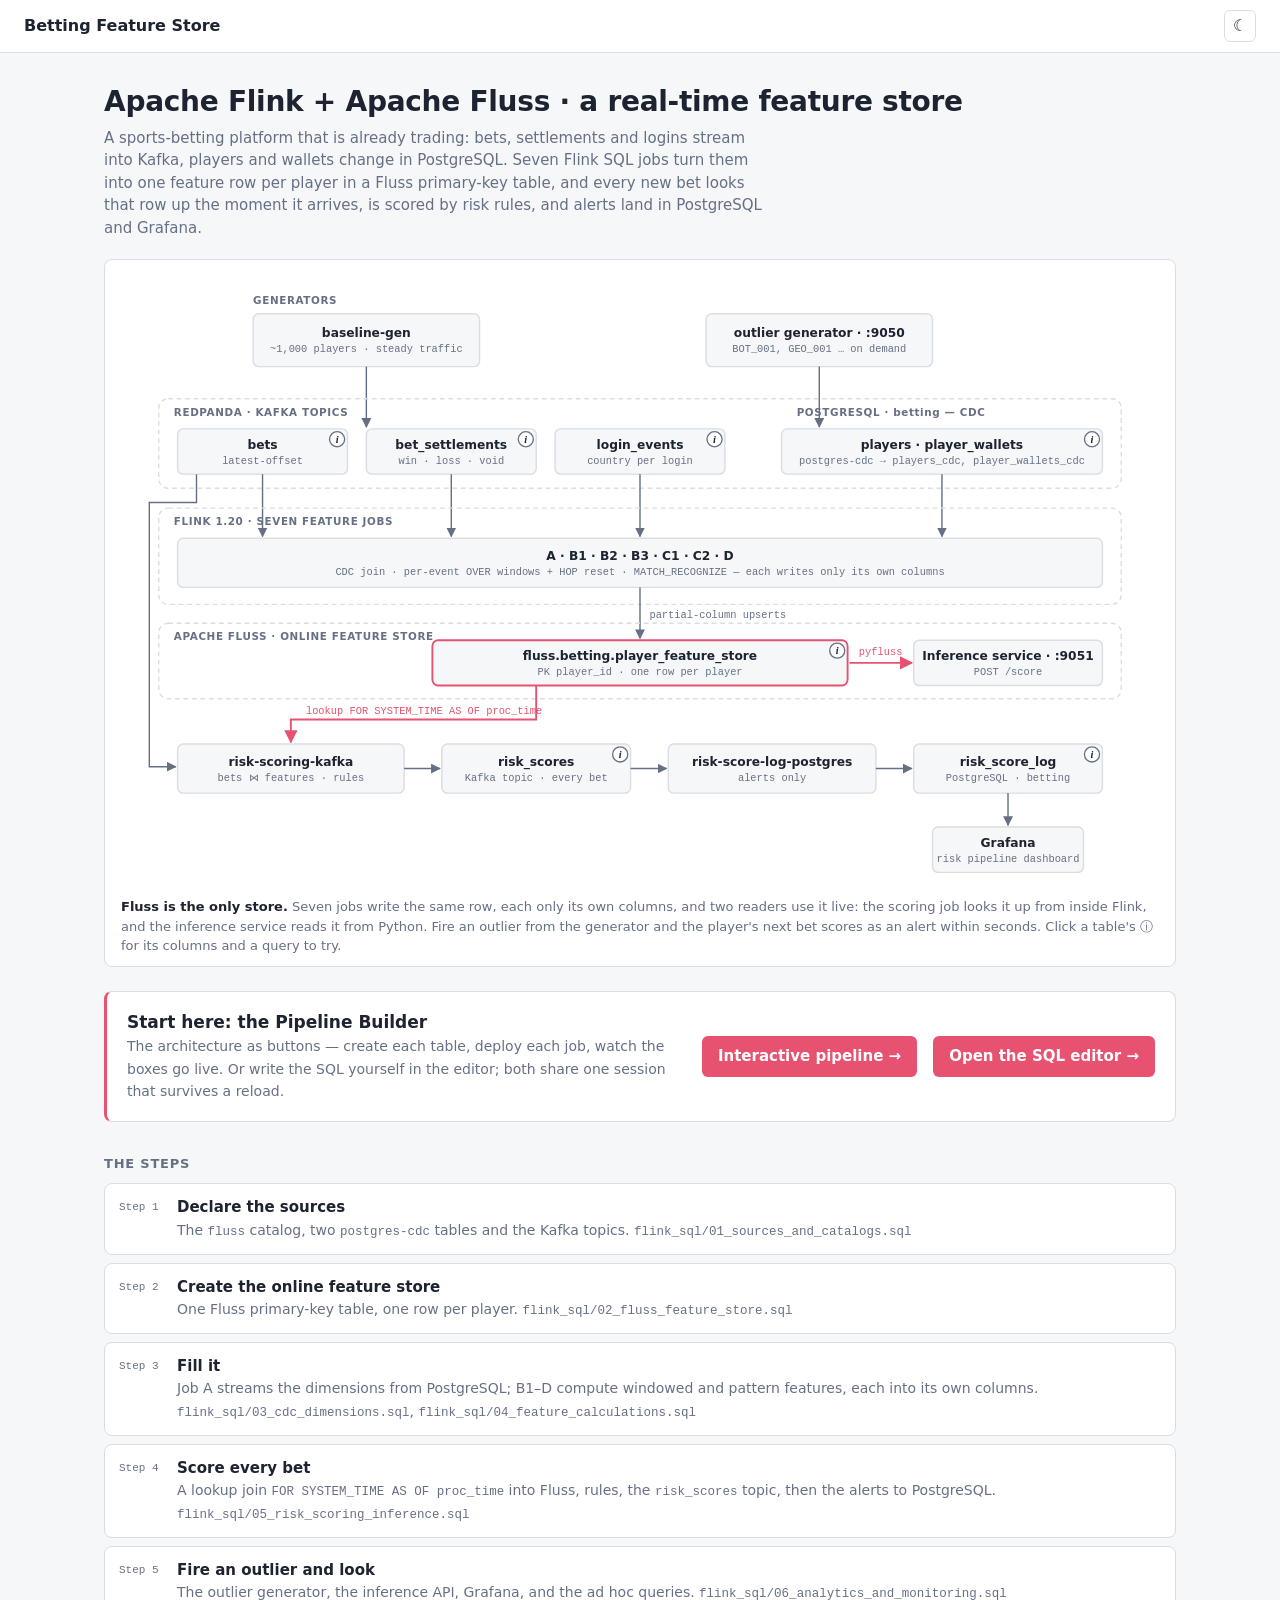
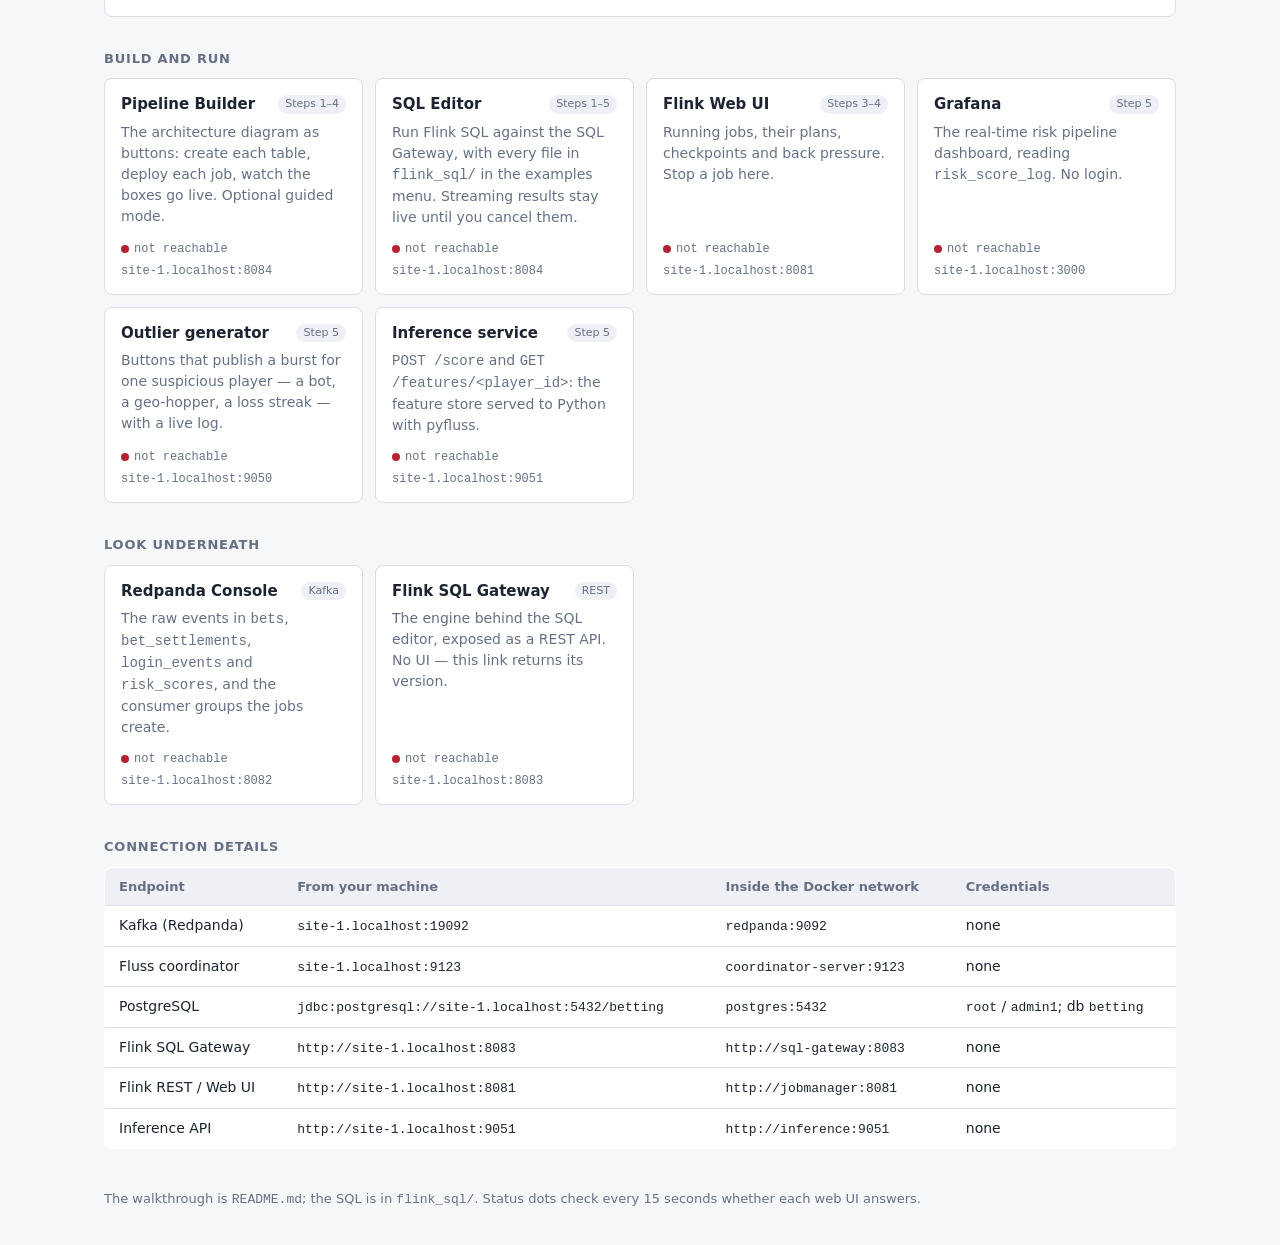
==== commit d3246b57: "change from HOP to OVER window" ====
--- a/homepage/index.html
+++ b/homepage/index.html
@@ -230,7 +230,7 @@
         <text class="region-label" x="56" y="264">FLINK 1.20 · SEVEN FEATURE JOBS</text>
         <rect class="box" x="60" y="278" width="980" height="52" rx="6"/>
         <text class="title" x="550" y="301" text-anchor="middle">A · B1 · B2 · B3 · C1 · C2 · D</text>
-        <text class="sub" x="550" y="317" text-anchor="middle">CDC join · HOP windows with zero-fill · MATCH_RECOGNIZE — each writes only its own columns</text>
+        <text class="sub" x="550" y="317" text-anchor="middle">CDC join · per-event OVER windows + HOP reset · MATCH_RECOGNIZE — each writes only its own columns</text>
 
         <line class="edge" x1="550" y1="330" x2="550" y2="384" marker-end="url(#head)"/>
         <text class="edge-label" x="560" y="362">partial-column upserts</text>
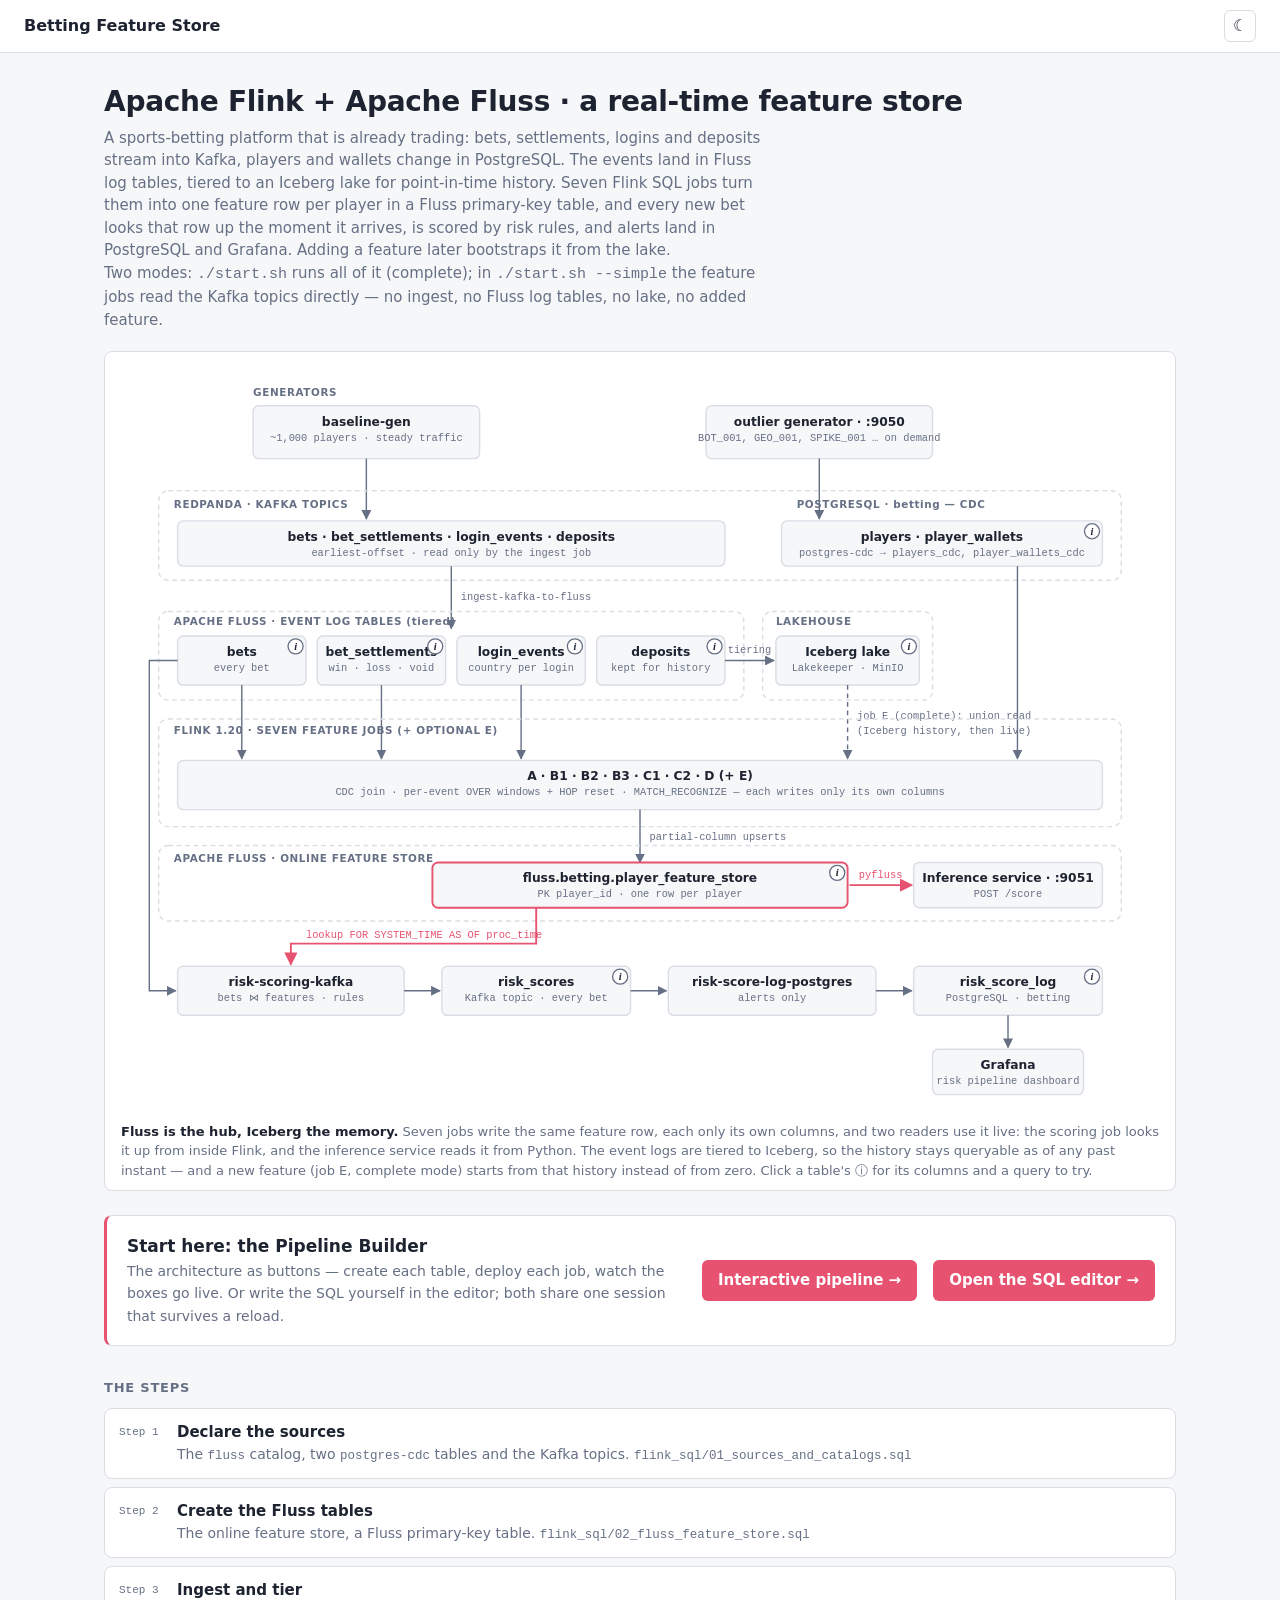
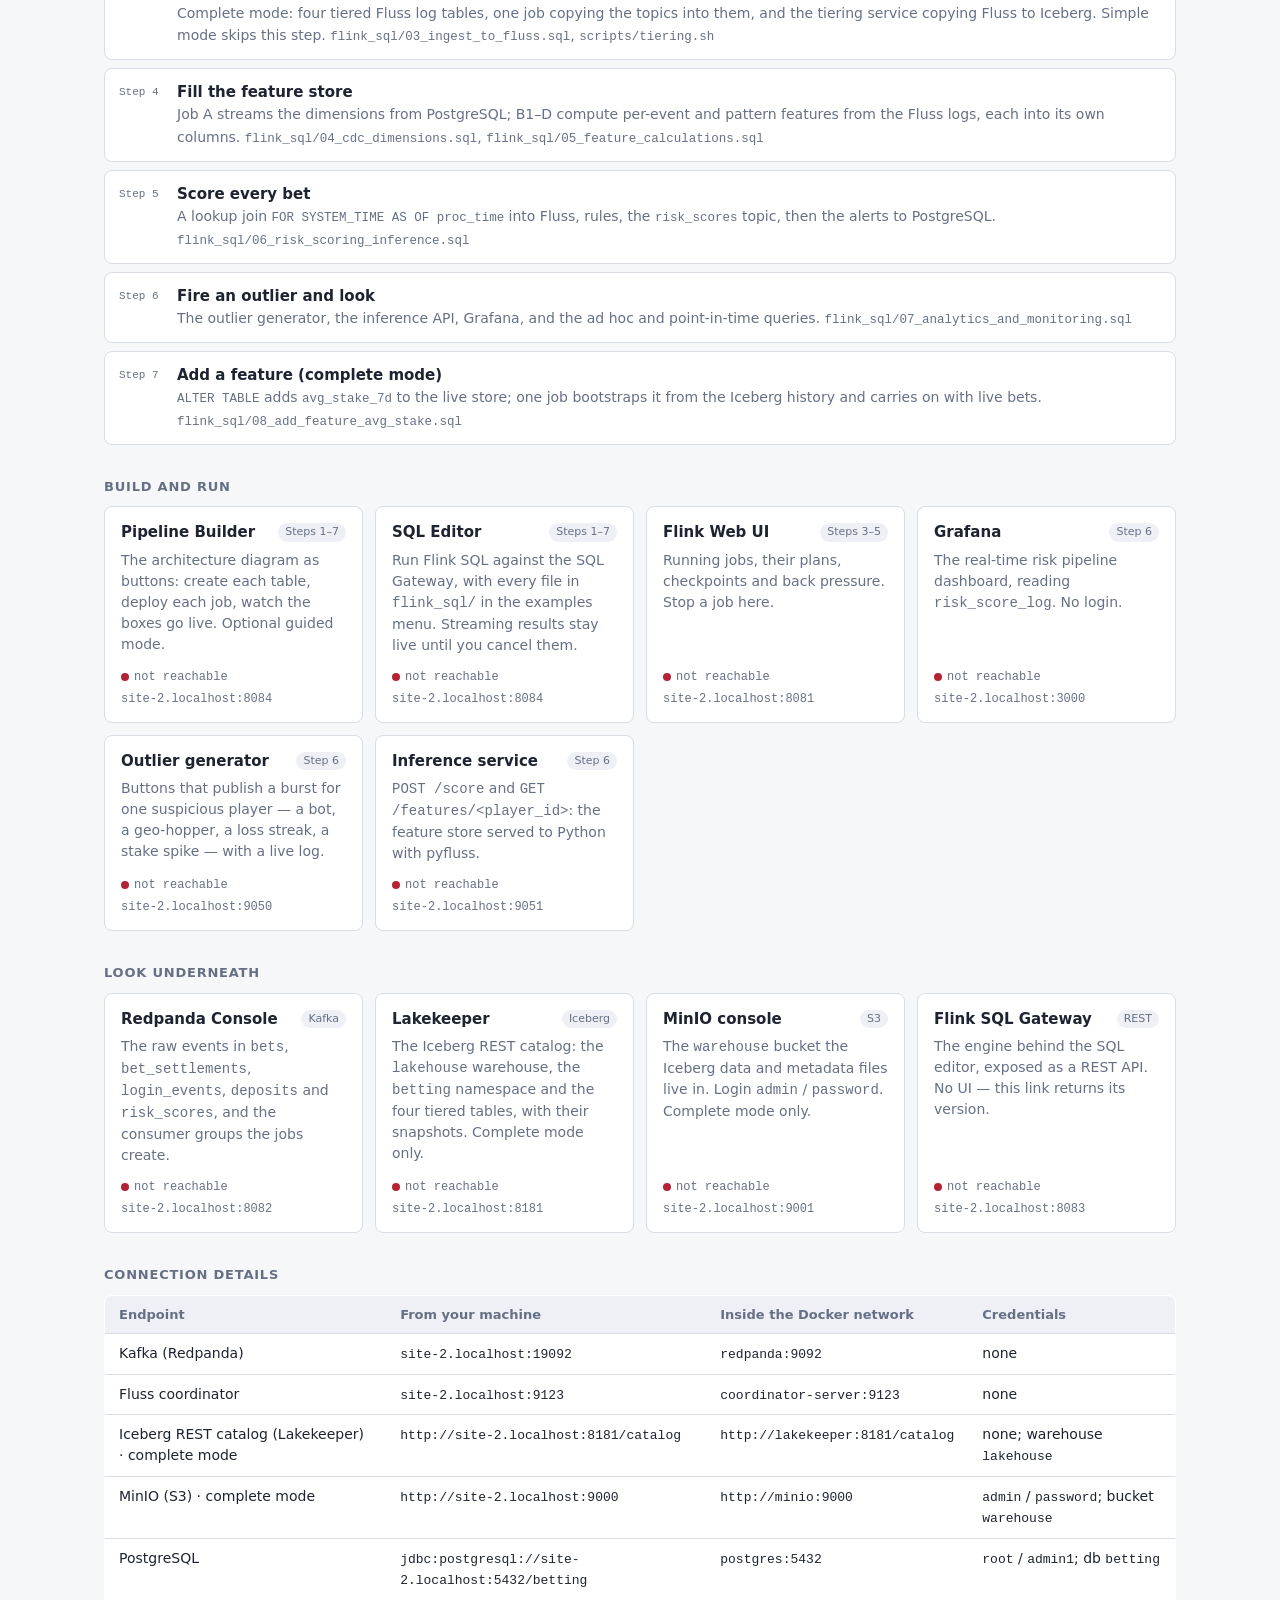
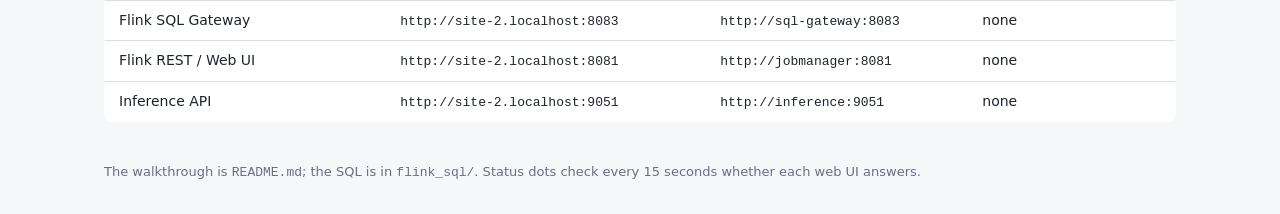
==== commit b35bbe2b: "simple/complete switch" ====
--- a/homepage/index.html
+++ b/homepage/index.html
@@ -158,6 +158,7 @@
   footer { margin-top: 40px; color: var(--muted); font-size: 13px; }
   footer code { font-family: var(--mono); }
   @media (max-width: 600px) { header, main { padding-left: 16px; padding-right: 16px; } .intro h2 { font-size: 23px; } }
+  .arch .edge.dashed { stroke-dasharray: 5 4; }
 </style>
 </head>
 <body>
@@ -170,14 +171,19 @@
 <main>
   <div class="intro">
     <h2>Apache Flink + Apache Fluss · a real-time feature store</h2>
-    <p>A sports-betting platform that is already trading: bets, settlements and logins stream into
-       Kafka, players and wallets change in PostgreSQL. Seven Flink SQL jobs turn them into one
-       feature row per player in a Fluss primary-key table, and every new bet looks that row up
-       the moment it arrives, is scored by risk rules, and alerts land in PostgreSQL and Grafana.</p>
+    <p>A sports-betting platform that is already trading: bets, settlements, logins and deposits
+       stream into Kafka, players and wallets change in PostgreSQL. The events land in Fluss log
+       tables, tiered to an Iceberg lake for point-in-time history. Seven Flink SQL jobs turn them
+       into one feature row per player in a Fluss primary-key table, and every new bet looks that
+       row up the moment it arrives, is scored by risk rules, and alerts land in PostgreSQL and
+       Grafana. Adding a feature later bootstraps it from the lake.<br>
+       Two modes: <code>./start.sh</code> runs all of it (complete); in <code>./start.sh --simple</code>
+       the feature jobs read the Kafka topics directly — no ingest, no Fluss log tables, no lake,
+       no added feature.</p>
     <figure class="arch">
       <div class="scroll">
-      <svg viewBox="0 0 1100 650" role="img"
-           aria-label="Architecture: baseline-gen and the outlier generator publish bets, settlements and logins to Redpanda and keep players and wallets current in PostgreSQL. Seven Flink feature jobs read those streams, two through postgres-cdc, and each upserts only its own columns into one Fluss primary-key table, fluss.betting.player_feature_store. The risk-scoring job looks every bet up in that table FOR SYSTEM_TIME AS OF its processing time and writes the result to the risk_scores topic; a second job copies the alerts to PostgreSQL risk_score_log, which Grafana reads. The inference service reads the same Fluss table with pyfluss.">
+      <svg viewBox="0 0 1100 790" role="img"
+           aria-label="Architecture: baseline-gen and the outlier generator publish bets, settlements, logins and deposits to Redpanda and keep players and wallets current in PostgreSQL. An ingest job copies the four topics into Fluss log tables, which the Fluss tiering service tiers to an Iceberg lake (Lakekeeper REST catalog on MinIO) for point-in-time history. Seven Flink feature jobs read the Fluss log tables, and the player dimensions through postgres-cdc, and each upserts only its own columns into one Fluss primary-key table, fluss.betting.player_feature_store. In complete mode an eighth job adds a feature by reading the log table's Iceberg history and then its live tail. The risk-scoring job looks every bet up in that table FOR SYSTEM_TIME AS OF its processing time and writes the result to the risk_scores topic; a second job copies the alerts to PostgreSQL risk_score_log, which Grafana reads. The inference service reads the same Fluss table with pyfluss.">
         <defs>
           <marker id="head" viewBox="0 0 10 10" refX="9" refY="5" markerWidth="7" markerHeight="7" orient="auto-start-reverse">
             <path class="head" d="M0,0 L10,5 L0,10 z"/>
@@ -190,13 +196,11 @@
         <!-- Generators -->
         <text class="region-label" x="140" y="30">GENERATORS</text>
         <rect class="box" x="140" y="40" width="240" height="56" rx="6"/>
-        <text class="title" x="260" y="65" text-anchor="middle">baseline-gen</text>
-        <text class="sub" x="260" y="81" text-anchor="middle">~1,000 players · steady traffic</text>
-
+        <text class="title" x="260" y="61" text-anchor="middle">baseline-gen</text>
+        <text class="sub" x="260" y="77" text-anchor="middle">~1,000 players · steady traffic</text>
         <rect class="box" x="620" y="40" width="240" height="56" rx="6"/>
-        <text class="title" x="740" y="65" text-anchor="middle">outlier generator · :9050</text>
-        <text class="sub" x="740" y="81" text-anchor="middle">BOT_001, GEO_001 … on demand</text>
-
+        <text class="title" x="740" y="61" text-anchor="middle">outlier generator · :9050</text>
+        <text class="sub" x="740" y="77" text-anchor="middle">BOT_001, GEO_001, SPIKE_001 … on demand</text>
         <line class="edge" x1="260" y1="96" x2="260" y2="160" marker-end="url(#head)"/>
         <line class="edge" x1="740" y1="96" x2="740" y2="160" marker-end="url(#head)"/>
 
@@ -204,116 +208,140 @@
         <rect class="region" x="40" y="130" width="1020" height="95" rx="10"/>
         <text class="region-label" x="56" y="148">REDPANDA · KAFKA TOPICS</text>
         <text class="region-label" x="716" y="148">POSTGRESQL · betting — CDC</text>
-        <rect class="box" x="60" y="162" width="180" height="48" rx="6"/>
-        <text class="title" x="150" y="183" text-anchor="middle">bets</text>
-        <text class="sub" x="150" y="199" text-anchor="middle">latest-offset</text>
-
-        <rect class="box" x="260" y="162" width="180" height="48" rx="6"/>
-        <text class="title" x="350" y="183" text-anchor="middle">bet_settlements</text>
-        <text class="sub" x="350" y="199" text-anchor="middle">win · loss · void</text>
-
-        <rect class="box" x="460" y="162" width="180" height="48" rx="6"/>
-        <text class="title" x="550" y="183" text-anchor="middle">login_events</text>
-        <text class="sub" x="550" y="199" text-anchor="middle">country per login</text>
-
+        <rect class="box" x="60" y="162" width="580" height="48" rx="6"/>
+        <text class="title" x="350" y="183" text-anchor="middle">bets · bet_settlements · login_events · deposits</text>
+        <text class="sub" x="350" y="199" text-anchor="middle">earliest-offset · read only by the ingest job</text>
         <rect class="box" x="700" y="162" width="340" height="48" rx="6"/>
         <text class="title" x="870" y="183" text-anchor="middle">players · player_wallets</text>
         <text class="sub" x="870" y="199" text-anchor="middle">postgres-cdc → players_cdc, player_wallets_cdc</text>
-
-        <line class="edge" x1="150" y1="210" x2="150" y2="276" marker-end="url(#head)"/>
         <line class="edge" x1="350" y1="210" x2="350" y2="276" marker-end="url(#head)"/>
-        <line class="edge" x1="550" y1="210" x2="550" y2="276" marker-end="url(#head)"/>
-        <line class="edge" x1="870" y1="210" x2="870" y2="276" marker-end="url(#head)"/>
+        <text class="edge-label" x="360" y="246">ingest-kafka-to-fluss</text>
+
+        <!-- Fluss event logs, tiered to the lake -->
+        <rect class="region" x="40" y="258" width="620" height="94" rx="10"/>
+        <text class="region-label" x="56" y="274" dy="-2">APACHE FLUSS · EVENT LOG TABLES (tiered)</text>
+        <rect class="box" x="60" y="284" width="136" height="52" rx="6"/>
+        <text class="title" x="128" y="305" text-anchor="middle">bets</text>
+        <text class="sub" x="128" y="321" text-anchor="middle">every bet</text>
+        <rect class="box" x="208" y="284" width="136" height="52" rx="6"/>
+        <text class="title" x="276" y="305" text-anchor="middle">bet_settlements</text>
+        <text class="sub" x="276" y="321" text-anchor="middle">win · loss · void</text>
+        <rect class="box" x="356" y="284" width="136" height="52" rx="6"/>
+        <text class="title" x="424" y="305" text-anchor="middle">login_events</text>
+        <text class="sub" x="424" y="321" text-anchor="middle">country per login</text>
+        <rect class="box" x="504" y="284" width="136" height="52" rx="6"/>
+        <text class="title" x="572" y="305" text-anchor="middle">deposits</text>
+        <text class="sub" x="572" y="321" text-anchor="middle">kept for history</text>
+        <rect class="region" x="680" y="258" width="180" height="94" rx="10"/>
+        <text class="region-label" x="694" y="274" dy="-2">LAKEHOUSE</text>
+        <rect class="box" x="694" y="284" width="152" height="52" rx="6"/>
+        <text class="title" x="770" y="305" text-anchor="middle">Iceberg lake</text>
+        <text class="sub" x="770" y="321" text-anchor="middle">Lakekeeper · MinIO</text>
+        <line class="edge" x1="640" y1="310" x2="692" y2="310" marker-end="url(#head)"/>
+        <text class="edge-label" x="666" y="302" text-anchor="middle">tiering</text>
+
+        <line class="edge" x1="128" y1="336" x2="128" y2="414" marker-end="url(#head)"/>
+        <line class="edge" x1="276" y1="336" x2="276" y2="414" marker-end="url(#head)"/>
+        <line class="edge" x1="424" y1="336" x2="424" y2="414" marker-end="url(#head)"/>
+        <line class="edge" x1="950" y1="210" x2="950" y2="414" marker-end="url(#head)"/>
+        <line class="edge dashed" x1="770" y1="336" x2="770" y2="414" marker-end="url(#head)"/>
+        <text class="edge-label" x="780" y="372">job E (complete): union read</text>
+        <text class="edge-label" x="780" y="388">(Iceberg history, then live)</text>
 
         <!-- Flink feature jobs -->
-        <rect class="region" x="40" y="246" width="1020" height="102" rx="10"/>
-        <text class="region-label" x="56" y="264">FLINK 1.20 · SEVEN FEATURE JOBS</text>
-        <rect class="box" x="60" y="278" width="980" height="52" rx="6"/>
-        <text class="title" x="550" y="301" text-anchor="middle">A · B1 · B2 · B3 · C1 · C2 · D</text>
-        <text class="sub" x="550" y="317" text-anchor="middle">CDC join · per-event OVER windows + HOP reset · MATCH_RECOGNIZE — each writes only its own columns</text>
-
-        <line class="edge" x1="550" y1="330" x2="550" y2="384" marker-end="url(#head)"/>
-        <text class="edge-label" x="560" y="362">partial-column upserts</text>
+        <rect class="region" x="40" y="372" width="1020" height="114" rx="10"/>
+        <text class="region-label" x="56" y="390" dy="-2">FLINK 1.20 · SEVEN FEATURE JOBS (+ OPTIONAL E)</text>
+        <rect class="box" x="60" y="416" width="980" height="52" rx="6"/>
+        <text class="title" x="550" y="437" text-anchor="middle">A · B1 · B2 · B3 · C1 · C2 · D  (+ E)</text>
+        <text class="sub" x="550" y="453" text-anchor="middle">CDC join · per-event OVER windows + HOP reset · MATCH_RECOGNIZE — each writes only its own columns</text>
+
+        <line class="edge" x1="550" y1="468" x2="550" y2="524" marker-end="url(#head)"/>
+        <text class="edge-label" x="560" y="500">partial-column upserts</text>
 
         <!-- Fluss -->
-        <rect class="region" x="40" y="368" width="1020" height="80" rx="10"/>
-        <text class="region-label" x="56" y="386">APACHE FLUSS · ONLINE FEATURE STORE</text>
-        <rect class="box hot-box" x="330" y="386" width="440" height="48" rx="6"/>
-        <text class="title" x="550" y="407" text-anchor="middle">fluss.betting.player_feature_store</text>
-        <text class="sub" x="550" y="423" text-anchor="middle">PK player_id · one row per player</text>
-
-        <rect class="box" x="840" y="386" width="200" height="48" rx="6"/>
-        <text class="title" x="940" y="407" text-anchor="middle">Inference service · :9051</text>
-        <text class="sub" x="940" y="423" text-anchor="middle">POST /score</text>
-
-        <line class="edge hot" x1="772" y1="410" x2="838" y2="410" marker-end="url(#head-hot)"/>
-        <text class="edge-label hot-label" x="805" y="402" text-anchor="middle">pyfluss</text>
+        <rect class="region" x="40" y="506" width="1020" height="80" rx="10"/>
+        <text class="region-label" x="56" y="524">APACHE FLUSS · ONLINE FEATURE STORE</text>
+        <rect class="box hot-box" x="330" y="524" width="440" height="48" rx="6"/>
+        <text class="title" x="550" y="545" text-anchor="middle">fluss.betting.player_feature_store</text>
+        <text class="sub" x="550" y="561" text-anchor="middle">PK player_id · one row per player</text>
+        <rect class="box" x="840" y="524" width="200" height="48" rx="6"/>
+        <text class="title" x="940" y="545" text-anchor="middle">Inference service · :9051</text>
+        <text class="sub" x="940" y="561" text-anchor="middle">POST /score</text>
+
+        <line class="edge hot" x1="772" y1="548" x2="838" y2="548" marker-end="url(#head-hot)"/>
+        <text class="edge-label hot-label" x="805" y="540" text-anchor="middle">pyfluss</text>
 
         <!-- Scoring -->
-        <polyline class="edge hot" points="440,434 440,470 180,470 180,494" marker-end="url(#head-hot)"/>
-        <text class="edge-label hot-label" x="196" y="464">lookup FOR SYSTEM_TIME AS OF proc_time</text>
-        <polyline class="edge" points="80,210 80,240 30,240 30,520 58,520" marker-end="url(#head)"/>
-        <rect class="box" x="60" y="496" width="240" height="52" rx="6"/>
-        <text class="title" x="180" y="519" text-anchor="middle">risk-scoring-kafka</text>
-        <text class="sub" x="180" y="535" text-anchor="middle">bets ⋈ features · rules</text>
-
-        <line class="edge" x1="300" y1="522" x2="338" y2="522" marker-end="url(#head)"/>
-        <rect class="box" x="340" y="496" width="200" height="52" rx="6"/>
-        <text class="title" x="440" y="519" text-anchor="middle">risk_scores</text>
-        <text class="sub" x="440" y="535" text-anchor="middle">Kafka topic · every bet</text>
-
-        <line class="edge" x1="540" y1="522" x2="578" y2="522" marker-end="url(#head)"/>
-        <rect class="box" x="580" y="496" width="220" height="52" rx="6"/>
-        <text class="title" x="690" y="519" text-anchor="middle">risk-score-log-postgres</text>
-        <text class="sub" x="690" y="535" text-anchor="middle">alerts only</text>
-
-        <line class="edge" x1="800" y1="522" x2="838" y2="522" marker-end="url(#head)"/>
-        <rect class="box" x="840" y="496" width="200" height="52" rx="6"/>
-        <text class="title" x="940" y="519" text-anchor="middle">risk_score_log</text>
-        <text class="sub" x="940" y="535" text-anchor="middle">PostgreSQL · betting</text>
-
-        <line class="edge" x1="940" y1="548" x2="940" y2="582" marker-end="url(#head)"/>
-        <rect class="box" x="860" y="584" width="160" height="48" rx="6"/>
-        <text class="title" x="940" y="605" text-anchor="middle">Grafana</text>
-        <text class="sub" x="940" y="621" text-anchor="middle">risk pipeline dashboard</text>
+        <polyline class="edge hot" points="440,572 440,610 180,610 180,632" marker-end="url(#head-hot)"/>
+        <text class="edge-label hot-label" x="196" y="604">lookup FOR SYSTEM_TIME AS OF proc_time</text>
+        <polyline class="edge" points="60,310 30,310 30,660 58,660" marker-end="url(#head)"/>
+        <rect class="box" x="60" y="634" width="240" height="52" rx="6"/>
+        <text class="title" x="180" y="655" text-anchor="middle">risk-scoring-kafka</text>
+        <text class="sub" x="180" y="671" text-anchor="middle">bets ⋈ features · rules</text>
+        <line class="edge" x1="300" y1="660" x2="338" y2="660" marker-end="url(#head)"/>
+        <rect class="box" x="340" y="634" width="200" height="52" rx="6"/>
+        <text class="title" x="440" y="655" text-anchor="middle">risk_scores</text>
+        <text class="sub" x="440" y="671" text-anchor="middle">Kafka topic · every bet</text>
+        <line class="edge" x1="540" y1="660" x2="578" y2="660" marker-end="url(#head)"/>
+        <rect class="box" x="580" y="634" width="220" height="52" rx="6"/>
+        <text class="title" x="690" y="655" text-anchor="middle">risk-score-log-postgres</text>
+        <text class="sub" x="690" y="671" text-anchor="middle">alerts only</text>
+        <line class="edge" x1="800" y1="660" x2="838" y2="660" marker-end="url(#head)"/>
+        <rect class="box" x="840" y="634" width="200" height="52" rx="6"/>
+        <text class="title" x="940" y="655" text-anchor="middle">risk_score_log</text>
+        <text class="sub" x="940" y="671" text-anchor="middle">PostgreSQL · betting</text>
+        <line class="edge" x1="940" y1="686" x2="940" y2="720" marker-end="url(#head)"/>
+        <rect class="box" x="860" y="722" width="160" height="48" rx="6"/>
+        <text class="title" x="940" y="743" text-anchor="middle">Grafana</text>
+        <text class="sub" x="940" y="759" text-anchor="middle">risk pipeline dashboard</text>
 
 
         <!-- Clickable tables: the (i) badge and the whole box open the structure panel -->
-        <g class="tbl" data-table="bets" tabindex="0" role="button" aria-haspopup="dialog" aria-label="Show the structure of the bets table">
-          <rect class="hit" x="60" y="162" width="180" height="48" rx="6"/>
-          <g class="badge"><circle cx="229" cy="173" r="8"/><text x="229" y="176.5" text-anchor="middle">i</text></g>
-        </g>
-        <g class="tbl" data-table="bet_settlements" tabindex="0" role="button" aria-haspopup="dialog" aria-label="Show the structure of the bet_settlements table">
-          <rect class="hit" x="260" y="162" width="180" height="48" rx="6"/>
-          <g class="badge"><circle cx="429" cy="173" r="8"/><text x="429" y="176.5" text-anchor="middle">i</text></g>
-        </g>
-        <g class="tbl" data-table="login_events" tabindex="0" role="button" aria-haspopup="dialog" aria-label="Show the structure of the login_events table">
-          <rect class="hit" x="460" y="162" width="180" height="48" rx="6"/>
-          <g class="badge"><circle cx="629" cy="173" r="8"/><text x="629" y="176.5" text-anchor="middle">i</text></g>
-        </g>
-        <g class="tbl" data-table="players_cdc" tabindex="0" role="button" aria-haspopup="dialog" aria-label="Show the structure of the players_cdc and player_wallets_cdc table">
+        <g class="tbl" data-table="bets" tabindex="0" role="button" aria-haspopup="dialog" aria-label="Show the structure of the fluss.betting.bets log table">
+          <rect class="hit" x="60" y="284" width="136" height="52" rx="6"/>
+          <g class="badge"><circle cx="185" cy="295" r="8"/><text x="185" y="298.5" text-anchor="middle">i</text></g>
+        </g>
+        <g class="tbl" data-table="bet_settlements" tabindex="0" role="button" aria-haspopup="dialog" aria-label="Show the structure of the fluss.betting.bet_settlements log table">
+          <rect class="hit" x="208" y="284" width="136" height="52" rx="6"/>
+          <g class="badge"><circle cx="333" cy="295" r="8"/><text x="333" y="298.5" text-anchor="middle">i</text></g>
+        </g>
+        <g class="tbl" data-table="login_events" tabindex="0" role="button" aria-haspopup="dialog" aria-label="Show the structure of the fluss.betting.login_events log table">
+          <rect class="hit" x="356" y="284" width="136" height="52" rx="6"/>
+          <g class="badge"><circle cx="481" cy="295" r="8"/><text x="481" y="298.5" text-anchor="middle">i</text></g>
+        </g>
+        <g class="tbl" data-table="deposits" tabindex="0" role="button" aria-haspopup="dialog" aria-label="Show the structure of the fluss.betting.deposits log table">
+          <rect class="hit" x="504" y="284" width="136" height="52" rx="6"/>
+          <g class="badge"><circle cx="629" cy="295" r="8"/><text x="629" y="298.5" text-anchor="middle">i</text></g>
+        </g>
+        <g class="tbl" data-table="lake" tabindex="0" role="button" aria-haspopup="dialog" aria-label="Show the structure of the Iceberg lake">
+          <rect class="hit" x="694" y="284" width="152" height="52" rx="6"/>
+          <g class="badge"><circle cx="835" cy="295" r="8"/><text x="835" y="298.5" text-anchor="middle">i</text></g>
+        </g>
+        <g class="tbl" data-table="players_cdc" tabindex="0" role="button" aria-haspopup="dialog" aria-label="Show the structure of the players_cdc and player_wallets_cdc tables">
           <rect class="hit" x="700" y="162" width="340" height="48" rx="6"/>
           <g class="badge"><circle cx="1029" cy="173" r="8"/><text x="1029" y="176.5" text-anchor="middle">i</text></g>
         </g>
         <g class="tbl" data-table="player_feature_store" tabindex="0" role="button" aria-haspopup="dialog" aria-label="Show the structure of the player_feature_store table">
-          <rect class="hit" x="330" y="386" width="440" height="48" rx="6"/>
-          <g class="badge"><circle cx="759" cy="397" r="8"/><text x="759" y="400.5" text-anchor="middle">i</text></g>
+          <rect class="hit" x="330" y="524" width="440" height="48" rx="6"/>
+          <g class="badge"><circle cx="759" cy="535" r="8"/><text x="759" y="538.5" text-anchor="middle">i</text></g>
         </g>
         <g class="tbl" data-table="risk_scores" tabindex="0" role="button" aria-haspopup="dialog" aria-label="Show the structure of the risk_scores table">
-          <rect class="hit" x="340" y="496" width="200" height="52" rx="6"/>
-          <g class="badge"><circle cx="529" cy="507" r="8"/><text x="529" y="510.5" text-anchor="middle">i</text></g>
+          <rect class="hit" x="340" y="634" width="200" height="52" rx="6"/>
+          <g class="badge"><circle cx="529" cy="645" r="8"/><text x="529" y="648.5" text-anchor="middle">i</text></g>
         </g>
         <g class="tbl" data-table="risk_score_log" tabindex="0" role="button" aria-haspopup="dialog" aria-label="Show the structure of the risk_score_log table">
-          <rect class="hit" x="840" y="496" width="200" height="52" rx="6"/>
-          <g class="badge"><circle cx="1029" cy="507" r="8"/><text x="1029" y="510.5" text-anchor="middle">i</text></g>
+          <rect class="hit" x="840" y="634" width="200" height="52" rx="6"/>
+          <g class="badge"><circle cx="1029" cy="645" r="8"/><text x="1029" y="648.5" text-anchor="middle">i</text></g>
         </g>
       </svg>
       </div>
       <figcaption>
-        <b>Fluss is the only store.</b> Seven jobs write the same row, each only its own columns,
-        and two readers use it live: the scoring job looks it up from inside Flink, and the inference
-        service reads it from Python. Fire an outlier from the generator and the player's next bet
-        scores as an alert within seconds. Click a table's ⓘ for its columns and a query to try.
+        <b>Fluss is the hub, Iceberg the memory.</b> Seven jobs write the same feature row, each only
+        its own columns, and two readers use it live: the scoring job looks it up from inside Flink,
+        and the inference service reads it from Python. The event logs are tiered to Iceberg, so the
+        history stays queryable as of any past instant — and a new feature (job E, complete mode)
+        starts from that history instead of from zero. Click a table's ⓘ for its columns and a query
+        to try.
       </figcaption>
     </figure>
   </div>
@@ -332,14 +360,18 @@
     <ol class="labs">
       <li><b>Declare the sources</b>
           <span>The <code>fluss</code> catalog, two <code>postgres-cdc</code> tables and the Kafka topics. <code>flink_sql/01_sources_and_catalogs.sql</code></span></li>
-      <li><b>Create the online feature store</b>
-          <span>One Fluss primary-key table, one row per player. <code>flink_sql/02_fluss_feature_store.sql</code></span></li>
-      <li><b>Fill it</b>
-          <span>Job A streams the dimensions from PostgreSQL; B1–D compute windowed and pattern features, each into its own columns. <code>flink_sql/03_cdc_dimensions.sql</code>, <code>flink_sql/04_feature_calculations.sql</code></span></li>
+      <li><b>Create the Fluss tables</b>
+          <span>The online feature store, a Fluss primary-key table. <code>flink_sql/02_fluss_feature_store.sql</code></span></li>
+      <li><b>Ingest and tier</b>
+          <span>Complete mode: four tiered Fluss log tables, one job copying the topics into them, and the tiering service copying Fluss to Iceberg. Simple mode skips this step. <code>flink_sql/03_ingest_to_fluss.sql</code>, <code>scripts/tiering.sh</code></span></li>
+      <li><b>Fill the feature store</b>
+          <span>Job A streams the dimensions from PostgreSQL; B1–D compute per-event and pattern features from the Fluss logs, each into its own columns. <code>flink_sql/04_cdc_dimensions.sql</code>, <code>flink_sql/05_feature_calculations.sql</code></span></li>
       <li><b>Score every bet</b>
-          <span>A lookup join <code>FOR SYSTEM_TIME AS OF proc_time</code> into Fluss, rules, the <code>risk_scores</code> topic, then the alerts to PostgreSQL. <code>flink_sql/05_risk_scoring_inference.sql</code></span></li>
+          <span>A lookup join <code>FOR SYSTEM_TIME AS OF proc_time</code> into Fluss, rules, the <code>risk_scores</code> topic, then the alerts to PostgreSQL. <code>flink_sql/06_risk_scoring_inference.sql</code></span></li>
       <li><b>Fire an outlier and look</b>
-          <span>The outlier generator, the inference API, Grafana, and the ad hoc queries. <code>flink_sql/06_analytics_and_monitoring.sql</code></span></li>
+          <span>The outlier generator, the inference API, Grafana, and the ad hoc and point-in-time queries. <code>flink_sql/07_analytics_and_monitoring.sql</code></span></li>
+      <li><b>Add a feature (complete mode)</b>
+          <span><code>ALTER TABLE</code> adds <code>avg_stake_7d</code> to the live store; one job bootstraps it from the Iceberg history and carries on with live bets. <code>flink_sql/08_add_feature_avg_stake.sql</code></span></li>
     </ol>
   </section>
 
@@ -347,32 +379,32 @@
     <h3>Build and run</h3>
     <div class="grid">
       <div class="card" data-port="8084">
-        <div class="top"><a data-port="8084" data-path="/pipeline" href="#">Pipeline Builder</a><span class="lab">Steps 1–4</span></div>
+        <div class="top"><a data-port="8084" data-path="/pipeline" href="#">Pipeline Builder</a><span class="lab">Steps 1–7</span></div>
         <p>The architecture diagram as buttons: create each table, deploy each job, watch the boxes go live. Optional guided mode.</p>
         <div class="meta"><span class="status">checking</span><span class="addr"></span></div>
       </div>
       <div class="card" data-port="8084">
-        <div class="top"><a data-port="8084" data-path="/" href="#">SQL Editor</a><span class="lab">Steps 1–5</span></div>
+        <div class="top"><a data-port="8084" data-path="/" href="#">SQL Editor</a><span class="lab">Steps 1–7</span></div>
         <p>Run Flink SQL against the SQL Gateway, with every file in <code>flink_sql/</code> in the examples menu. Streaming results stay live until you cancel them.</p>
         <div class="meta"><span class="status">checking</span><span class="addr"></span></div>
       </div>
       <div class="card" data-port="8081">
-        <div class="top"><a data-port="8081" data-path="/" href="#">Flink Web UI</a><span class="lab">Steps 3–4</span></div>
+        <div class="top"><a data-port="8081" data-path="/" href="#">Flink Web UI</a><span class="lab">Steps 3–5</span></div>
         <p>Running jobs, their plans, checkpoints and back pressure. Stop a job here.</p>
         <div class="meta"><span class="status">checking</span><span class="addr"></span></div>
       </div>
       <div class="card" data-port="3000">
-        <div class="top"><a data-port="3000" data-path="/d/betting-features-v1" href="#">Grafana</a><span class="lab">Step 5</span></div>
+        <div class="top"><a data-port="3000" data-path="/d/betting-features-v1" href="#">Grafana</a><span class="lab">Step 6</span></div>
         <p>The real-time risk pipeline dashboard, reading <code>risk_score_log</code>. No login.</p>
         <div class="meta"><span class="status">checking</span><span class="addr"></span></div>
       </div>
       <div class="card" data-port="9050">
-        <div class="top"><a data-port="9050" data-path="/" href="#">Outlier generator</a><span class="lab">Step 5</span></div>
-        <p>Buttons that publish a burst for one suspicious player — a bot, a geo-hopper, a loss streak — with a live log.</p>
+        <div class="top"><a data-port="9050" data-path="/" href="#">Outlier generator</a><span class="lab">Step 6</span></div>
+        <p>Buttons that publish a burst for one suspicious player — a bot, a geo-hopper, a loss streak, a stake spike — with a live log.</p>
         <div class="meta"><span class="status">checking</span><span class="addr"></span></div>
       </div>
       <div class="card" data-port="9051">
-        <div class="top"><a data-port="9051" data-path="/" href="#">Inference service</a><span class="lab">Step 5</span></div>
+        <div class="top"><a data-port="9051" data-path="/" href="#">Inference service</a><span class="lab">Step 6</span></div>
         <p><code>POST /score</code> and <code>GET /features/&lt;player_id&gt;</code>: the feature store served to Python with pyfluss.</p>
         <div class="meta"><span class="status">checking</span><span class="addr"></span></div>
       </div>
@@ -384,7 +416,17 @@
     <div class="grid">
       <div class="card" data-port="8082">
         <div class="top"><a data-port="8082" data-path="/topics" href="#">Redpanda Console</a><span class="lab">Kafka</span></div>
-        <p>The raw events in <code>bets</code>, <code>bet_settlements</code>, <code>login_events</code> and <code>risk_scores</code>, and the consumer groups the jobs create.</p>
+        <p>The raw events in <code>bets</code>, <code>bet_settlements</code>, <code>login_events</code>, <code>deposits</code> and <code>risk_scores</code>, and the consumer groups the jobs create.</p>
+        <div class="meta"><span class="status">checking</span><span class="addr"></span></div>
+      </div>
+      <div class="card" data-port="8181">
+        <div class="top"><a data-port="8181" data-path="/ui" href="#">Lakekeeper</a><span class="lab">Iceberg</span></div>
+        <p>The Iceberg REST catalog: the <code>lakehouse</code> warehouse, the <code>betting</code> namespace and the four tiered tables, with their snapshots. Complete mode only.</p>
+        <div class="meta"><span class="status">checking</span><span class="addr"></span></div>
+      </div>
+      <div class="card" data-port="9001">
+        <div class="top"><a data-port="9001" data-path="/" href="#">MinIO console</a><span class="lab">S3</span></div>
+        <p>The <code>warehouse</code> bucket the Iceberg data and metadata files live in. Login <code>admin</code> / <code>password</code>. Complete mode only.</p>
         <div class="meta"><span class="status">checking</span><span class="addr"></span></div>
       </div>
       <div class="card" data-port="8083">
@@ -403,6 +445,8 @@
         <tbody>
           <tr><td>Kafka (Redpanda)</td><td><code class="host" data-port="19092"></code></td><td><code>redpanda:9092</code></td><td>none</td></tr>
           <tr><td>Fluss coordinator</td><td><code class="host" data-port="9123"></code></td><td><code>coordinator-server:9123</code></td><td>none</td></tr>
+          <tr><td>Iceberg REST catalog (Lakekeeper) · complete mode</td><td><code class="host" data-port="8181" data-scheme="http://" data-suffix="/catalog"></code></td><td><code>http://lakekeeper:8181/catalog</code></td><td>none; warehouse <code>lakehouse</code></td></tr>
+          <tr><td>MinIO (S3) · complete mode</td><td><code class="host" data-port="9000" data-scheme="http://"></code></td><td><code>http://minio:9000</code></td><td><code>admin</code> / <code>password</code>; bucket <code>warehouse</code></td></tr>
           <tr><td>PostgreSQL</td><td><code class="host" data-port="5432" data-scheme="jdbc:postgresql://" data-suffix="/betting"></code></td><td><code>postgres:5432</code></td><td><code>root</code> / <code>admin1</code>; db <code>betting</code></td></tr>
           <tr><td>Flink SQL Gateway</td><td><code class="host" data-port="8083" data-scheme="http://"></code></td><td><code>http://sql-gateway:8083</code></td><td>none</td></tr>
           <tr><td>Flink REST / Web UI</td><td><code class="host" data-port="8081" data-scheme="http://"></code></td><td><code>http://jobmanager:8081</code></td><td>none</td></tr>
@@ -468,66 +512,90 @@
 // marks a primary-key column.
 const TABLES = {
   bets: {
-    name: "bets", kind: "Flink table · kafka connector · topic bets · JSON",
-    about: "One row per bet placed, from baseline-gen and the outlier generator. It exists only inside your Flink session — a definition over the topic, not a copy of it.",
+    name: "fluss.betting.bets", kind: "Fluss log table · tiered to Iceberg in complete mode",
+    about: "One row per bet placed, from baseline-gen and the outlier generator, copied from the Kafka topic by the ingest job. Every bet feature and the scoring job read it here. Complete mode only; created with 'table.datalake.enabled', so its history also lives in the Iceberg lake. In simple mode the jobs read the bets topic instead.",
     cols: [
       ["bet_id", "STRING", ""],
-      ["player_id", "STRING", "joins the feature store"],
+      ["player_id", "STRING", "bucket key · joins the feature store"],
       ["amount", "DECIMAL(12,2)", "the stake"],
       ["bet_type", "STRING", "single · accumulator · live"],
       ["sport", "STRING", ""],
       ["odds", "DOUBLE", ""],
-      ["event_time", "STRING", "yyyy-MM-dd HH:mm:ss.SSS, UTC"],
-      ["event_ts", "TIMESTAMP(3)", "computed: event time"],
-      ["proc_time", "TIMESTAMP_LTZ(3)", "computed: PROCTIME(), for the lookup join"],
+      ["event_ts", "TIMESTAMP(3)", "event time, UTC"],
     ],
     facts: [
       ["Watermark", "<code>event_ts - INTERVAL '2' SECOND</code>"],
-      ["Starts from", "<code>latest-offset</code>: only bets placed from now on"],
-      ["Read by", "B1, B2, B3 and <code>risk-scoring-kafka</code>"],
-    ],
-    query: "SELECT player_id, bet_type, sport, amount, odds, event_ts\nFROM bets;",
+      ["Read by", "B1, B2, B3 and <code>risk-scoring-kafka</code> from the latest offset; job E (complete mode) as a union read"],
+      ["Plain read", "a union read: the Iceberg history, then the live Fluss tail"],
+    ],
+    query: "SELECT player_id, bet_type, sport, amount, odds, event_ts\nFROM fluss.betting.bets /*+ OPTIONS('scan.startup.mode' = 'latest') */;",
   },
   bet_settlements: {
-    name: "bet_settlements", kind: "Flink table · kafka connector · topic bet_settlements · JSON",
+    name: "fluss.betting.bet_settlements", kind: "Fluss log table · tiered to Iceberg in complete mode",
     about: "One row per settled bet: whether it won, lost or was voided, and what it paid out.",
     cols: [
       ["settlement_id", "STRING", ""],
       ["bet_id", "STRING", ""],
-      ["player_id", "STRING", ""],
+      ["player_id", "STRING", "bucket key"],
       ["outcome", "STRING", "win · loss · void"],
       ["stake", "DECIMAL(12,2)", ""],
       ["payout_amount", "DECIMAL(12,2)", ""],
-      ["event_time", "STRING", ""],
-      ["event_ts", "TIMESTAMP(3)", "computed: event time"],
-      ["proc_time", "TIMESTAMP_LTZ(3)", "computed"],
+      ["event_ts", "TIMESTAMP(3)", "event time"],
     ],
     facts: [
       ["Watermark", "<code>event_ts - INTERVAL '5' SECOND</code>"],
-      ["Starts from", "<code>earliest-offset</code>"],
       ["Read by", "C1 (net P&amp;L) and C2 (loss streak, <code>MATCH_RECOGNIZE</code>)"],
     ],
-    query: "SELECT player_id, outcome, stake, payout_amount, event_ts\nFROM bet_settlements;",
+    query: "SELECT player_id, outcome, stake, payout_amount, event_ts\nFROM fluss.betting.bet_settlements /*+ OPTIONS('scan.startup.mode' = 'latest') */;",
   },
   login_events: {
-    name: "login_events", kind: "Flink table · kafka connector · topic login_events · JSON",
-    about: "One row per login, with the country it came from. Logins are rare, so one quiet Kafka partition would hold back every window: 01 sets table.exec.source.idle-timeout to 5 s for that.",
+    name: "fluss.betting.login_events", kind: "Fluss log table · tiered to Iceberg in complete mode",
+    about: "One row per login, with the country it came from. Logins are rare, so one quiet partition would hold back every window: 01 sets table.exec.source.idle-timeout to 5 s for that.",
     cols: [
       ["event_id", "STRING", ""],
-      ["player_id", "STRING", ""],
+      ["player_id", "STRING", "bucket key"],
       ["session_id", "STRING", ""],
       ["device_type", "STRING", ""],
       ["ip_address", "STRING", ""],
       ["country", "STRING", "what job D counts"],
-      ["event_time", "STRING", ""],
-      ["event_ts", "TIMESTAMP(3)", "computed: event time"],
-      ["proc_time", "TIMESTAMP_LTZ(3)", "computed"],
+      ["event_ts", "TIMESTAMP(3)", "event time"],
     ],
     facts: [
       ["Watermark", "<code>event_ts - INTERVAL '2' SECOND</code>"],
       ["Read by", "D (geo mismatches)"],
     ],
-    query: "SELECT player_id, country, device_type, event_ts\nFROM login_events;",
+    query: "SELECT player_id, country, device_type, event_ts\nFROM fluss.betting.login_events /*+ OPTIONS('scan.startup.mode' = 'latest') */;",
+  },
+  deposits: {
+    name: "fluss.betting.deposits", kind: "Fluss log table · tiered to Iceberg in complete mode",
+    about: "One row per deposit. No feature reads it yet: it is ingested and tiered so the next feature someone adds has its history waiting in the lake.",
+    cols: [
+      ["deposit_id", "STRING", ""],
+      ["player_id", "STRING", "bucket key"],
+      ["amount", "DECIMAL(12,2)", ""],
+      ["method", "STRING", "card · bank_transfer · crypto · ewallet"],
+      ["event_ts", "TIMESTAMP(3)", "event time"],
+    ],
+    facts: [
+      ["Read by", "nobody yet"],
+    ],
+    query: "SET 'execution.runtime-mode' = 'batch';\nSELECT `method`, COUNT(*) AS deposits, SUM(amount) AS total\nFROM fluss.betting.deposits GROUP BY `method`;\nSET 'execution.runtime-mode' = 'streaming';",
+  },
+  lake: {
+    name: "Iceberg lake · warehouse lakehouse", kind: "Iceberg tables · Lakekeeper REST catalog · MinIO",
+    about: "The tiering service copies each tiered Fluss log table into an Iceberg table of the same name, committing on every Flink checkpoint (60 s). Fluss exposes it as <table>$lake; a plain read of the Fluss table is a union read of both. Iceberg's own catalog (iceberg.betting.*) adds time travel: the table as it was at any past instant.",
+    cols: [
+      ["(the Fluss columns)", "", "same schema as the log table"],
+      ["__bucket", "INT", "added by tiering"],
+      ["__offset", "BIGINT", "the Fluss log offset"],
+      ["__timestamp", "TIMESTAMP_LTZ(3)", "when Fluss wrote the row"],
+    ],
+    facts: [
+      ["Freshness", "about one checkpoint behind (60 s); the union read never is"],
+      ["Time travel", "<code>iceberg.betting.bets /*+ OPTIONS('as-of-timestamp' = '&lt;epoch ms&gt;') */</code>"],
+      ["More", "<code>flink_sql/07_analytics_and_monitoring.sql</code>: a point-in-time training set"],
+    ],
+    query: "SET 'execution.runtime-mode' = 'batch';\nSELECT\n  (SELECT COUNT(*) FROM fluss.betting.`bets$lake`) AS bets_in_iceberg,\n  (SELECT COUNT(*) FROM fluss.betting.bets)        AS bets_union_read;\nSET 'execution.runtime-mode' = 'streaming';",
   },
   players_cdc: {
     name: "players_cdc · player_wallets_cdc", kind: "Flink tables · postgres-cdc connector · PostgreSQL betting.players, betting.player_wallets",
@@ -565,6 +633,7 @@
       ["balance", "DECIMAL(14,2)", "A, from CDC"],
       ["lifetime_deposits", "DECIMAL(14,2)", "A, from CDC"],
       ["last_updated_at", "TIMESTAMP(3)", "every writer"],
+      ["avg_stake_7d", "DOUBLE", "complete mode: added by ALTER TABLE in 08, filled by job E"],
     ],
     facts: [
       ["Buckets", "4"],
@@ -579,7 +648,7 @@
     cols: [
       ["bet_id", "STRING", ""],
       ["player_id", "STRING", ""],
-      ["risk_level", "STRING", "FRAUD_HIGH · RG_ALERT · SHARP_BETTOR · STAKE_LIMIT · NORMAL"],
+      ["risk_level", "STRING", "FRAUD_HIGH · RG_ALERT · SHARP_BETTOR · STAKE_SPIKE (complete mode) · STAKE_LIMIT · NORMAL"],
       ["risk_reasons", "STRING", "the rule codes that fired"],
       ["event_ts", "TIMESTAMP(3)", "the bet's event time"],
       ["enrichment_lag_ms", "BIGINT", "event time to scoring"],
